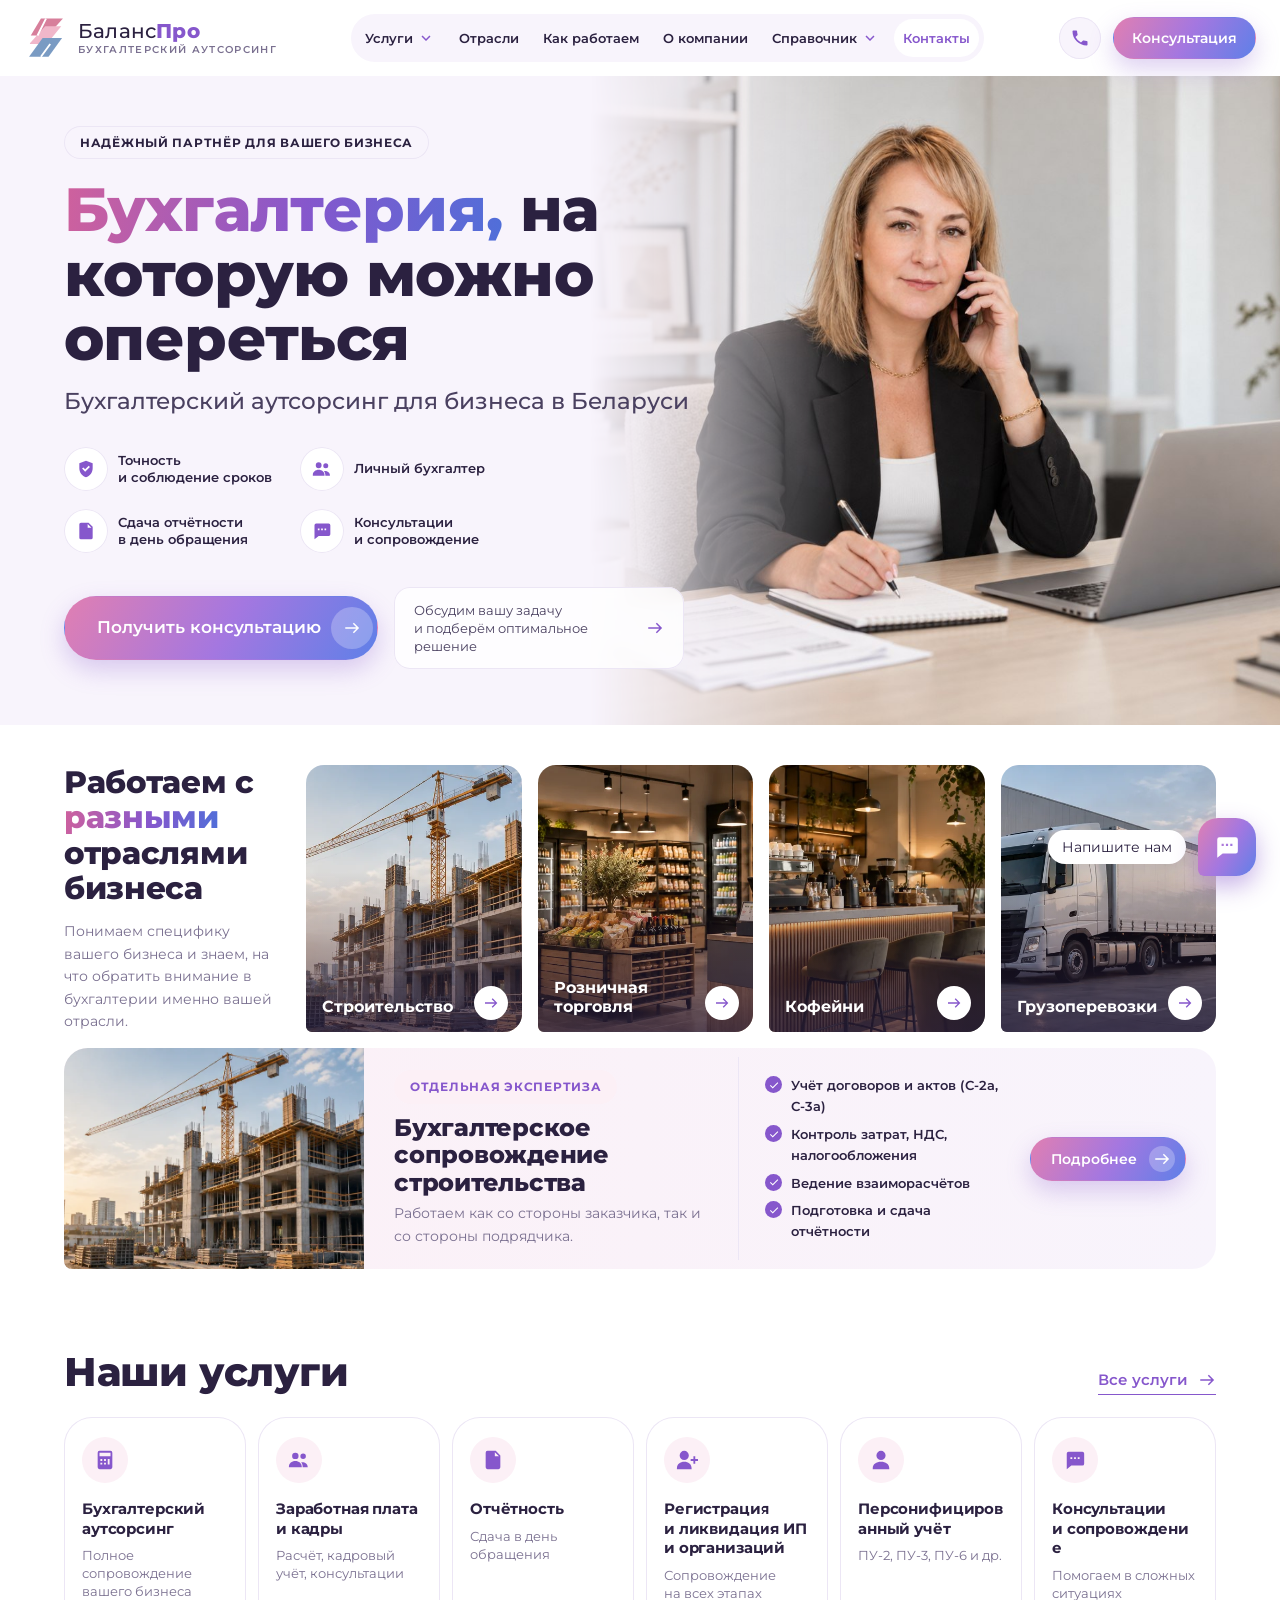
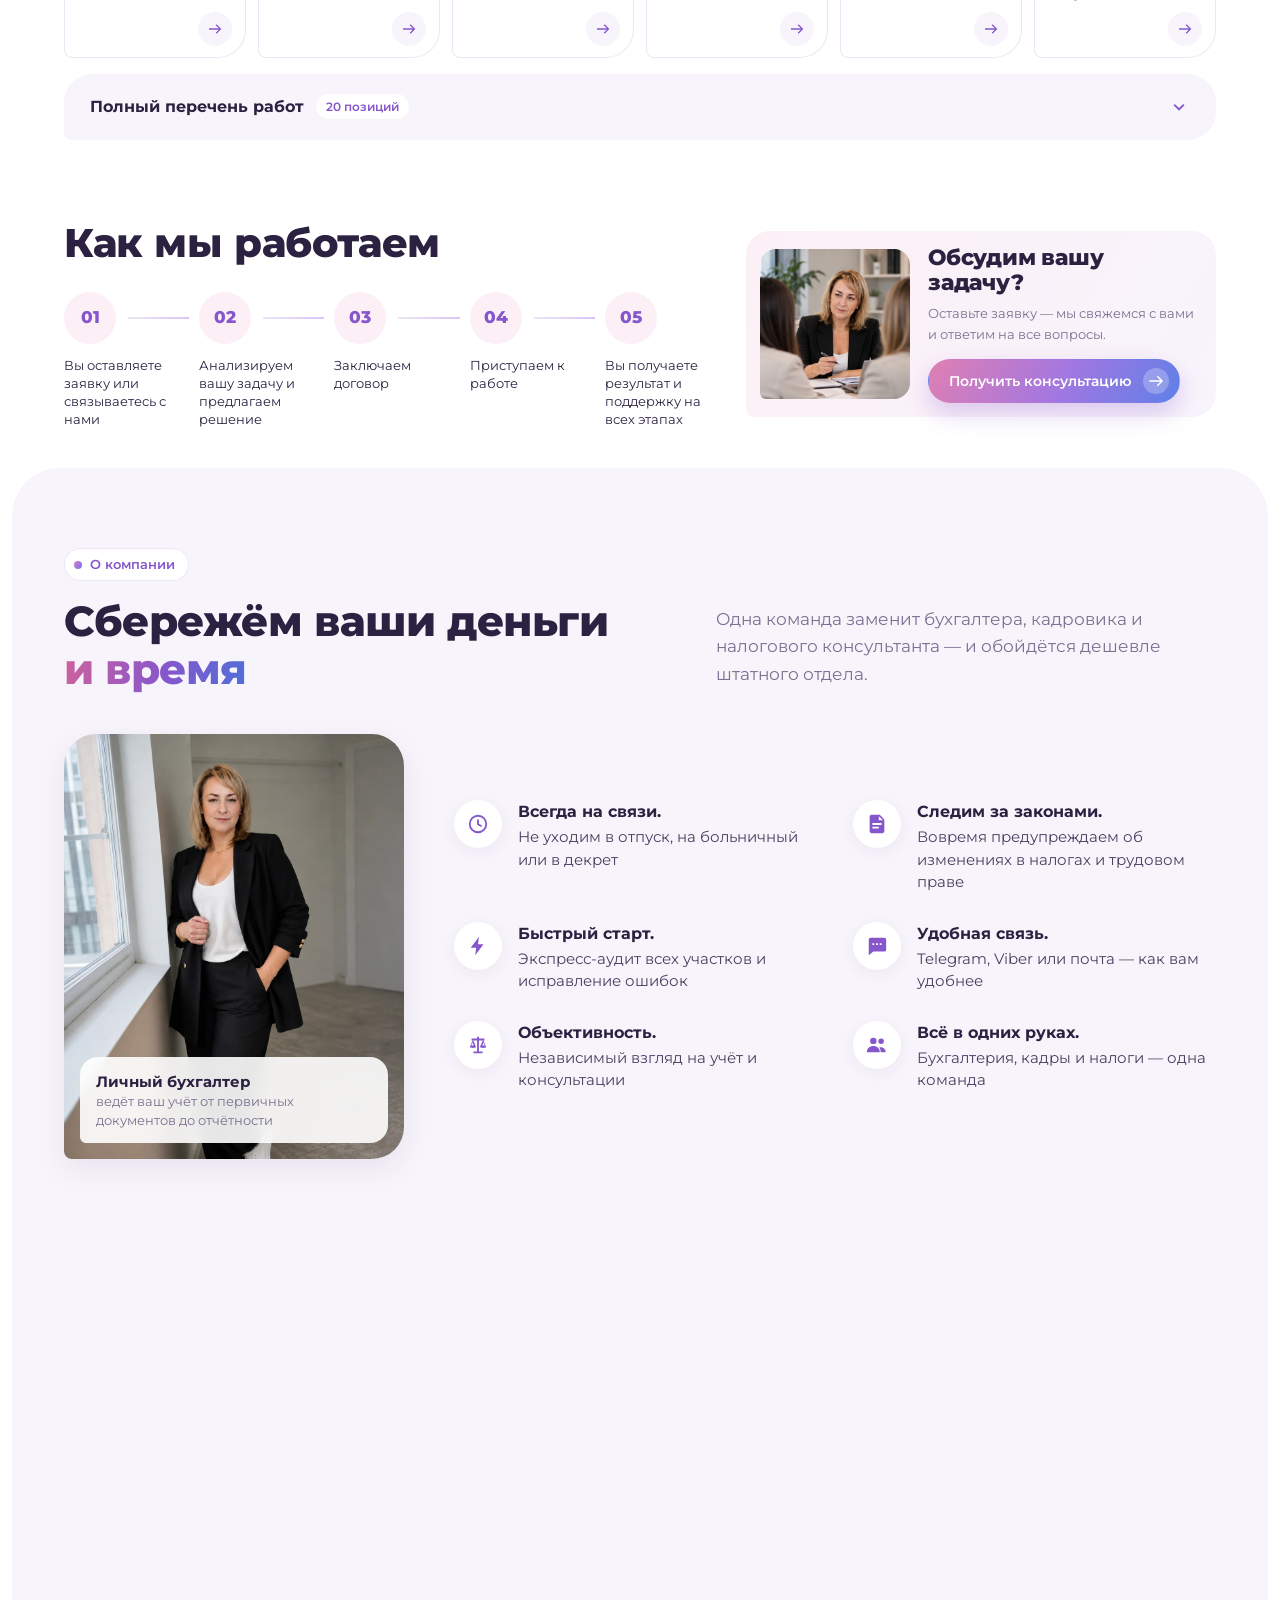
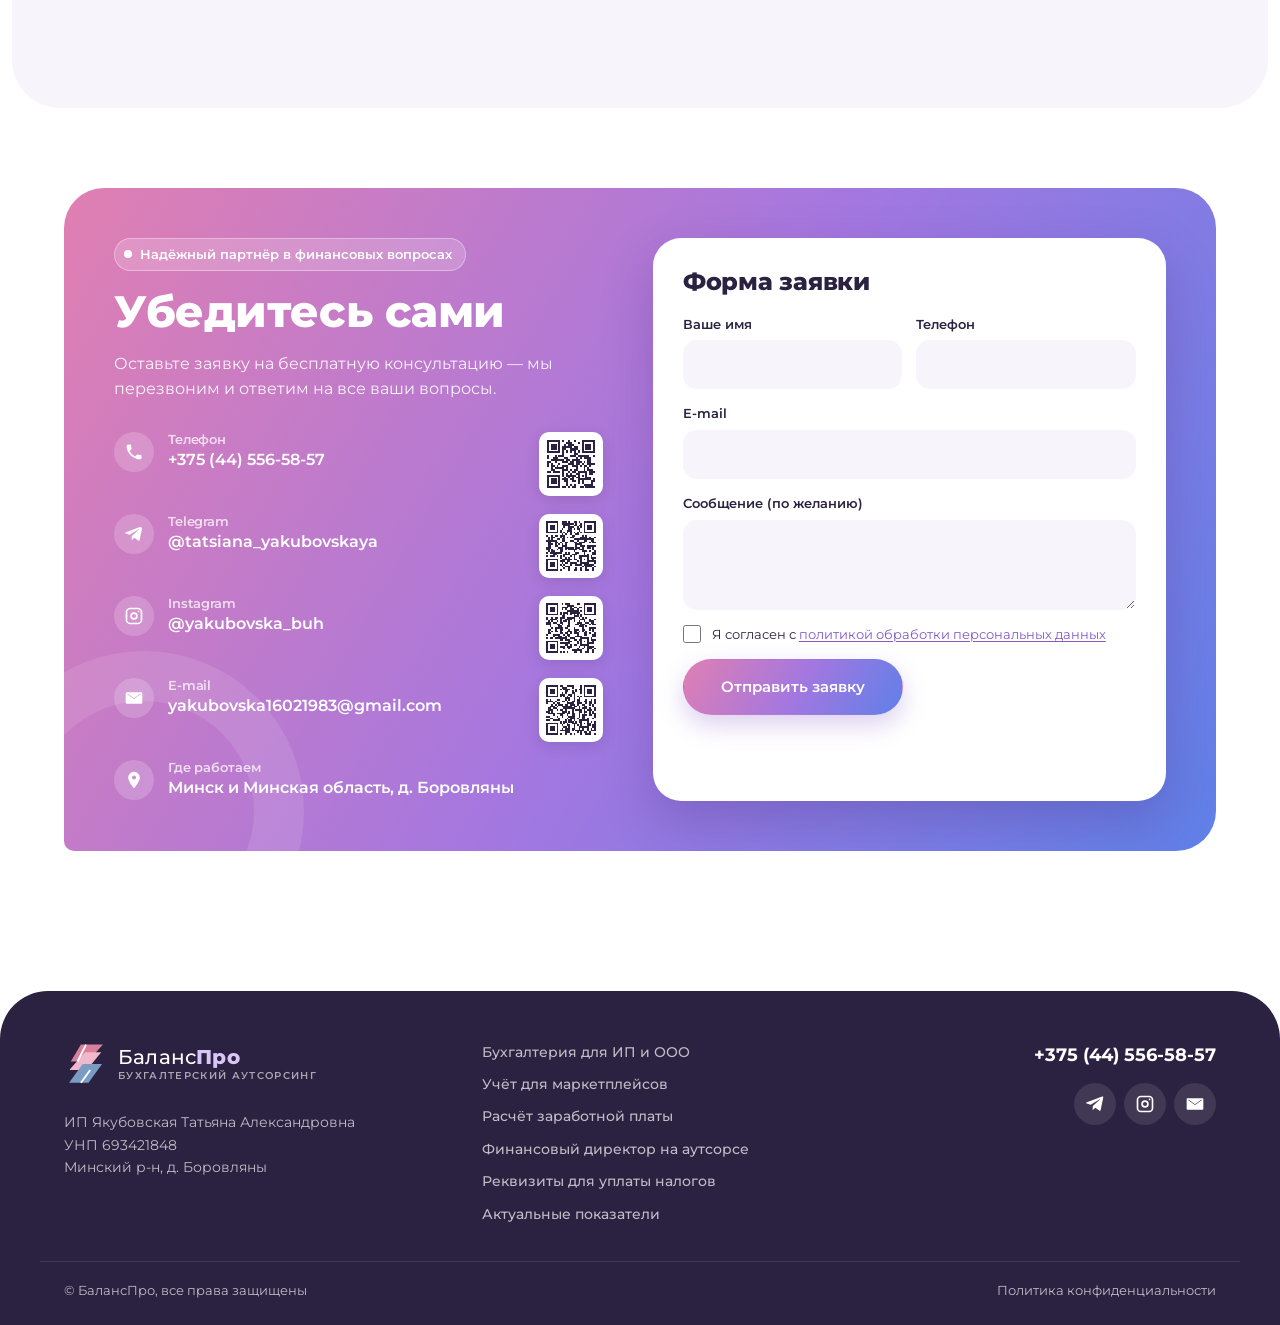
==== index.html @ ea69acfd "Add QR codes next to each contact Phone, Telegram, Instagram and e-mail each get a QR code generated" ====
<!doctype html>
<html lang="ru">
<head>
  <meta charset="utf-8">
  <meta name="viewport" content="width=device-width, initial-scale=1">
  <title>Бухгалтерские услуги в Минске — аутсорсинг для ООО и ИП | БалансПро</title>
  <meta name="description" content="Бухгалтерские услуги в Минске: ведение учёта ООО и ИП, бухгалтерия для маркетплейсов, расчёт зарплаты и налоговая отчётность. Бесплатная консультация.">
  <link rel="canonical" href="https://jmsbrn.github.io/balans-pro/">
  <meta name="robots" content="index, follow, max-image-preview:large">
  <meta name="theme-color" content="#8657cc">

  <meta property="og:type" content="website">
  <meta property="og:locale" content="ru_RU">
  <meta property="og:site_name" content="БалансПро">
  <meta property="og:title" content="Бухгалтерские услуги в Минске — аутсорсинг для ООО и ИП | БалансПро">
  <meta property="og:description" content="Бухгалтерские услуги в Минске: ведение учёта ООО и ИП, бухгалтерия для маркетплейсов, расчёт зарплаты и налоговая отчётность. Бесплатная консультация.">
  <meta property="og:url" content="https://jmsbrn.github.io/balans-pro/">
  <meta property="og:image" content="https://jmsbrn.github.io/balans-pro/assets/og-image.jpg?v=2">
  <meta property="og:image:width" content="1200">
  <meta property="og:image:height" content="630">
  <meta property="og:image:alt" content="БалансПро — бухгалтерские услуги в Минске">
  <meta name="twitter:card" content="summary_large_image">

  <link rel="icon" href="assets/favicon.svg?v=3" type="image/svg+xml">
  <link rel="icon" href="assets/favicon-32.png?v=3" sizes="32x32" type="image/png">
  <link rel="apple-touch-icon" href="assets/apple-touch-icon.png?v=3">

  <link rel="preconnect" href="https://fonts.googleapis.com">
  <link rel="preconnect" href="https://fonts.gstatic.com" crossorigin>
  <link href="https://fonts.googleapis.com/css2?family=Montserrat:wght@400;500;600;700;800&display=swap" rel="stylesheet">
  <link rel="stylesheet" href="styles.css?v=22">

  <script type="application/ld+json">
  {
    "@context": "https://schema.org",
    "@graph": [
      {
        "@type": "AccountingService",
        "@id": "https://jmsbrn.github.io/balans-pro/#company",
        "name": "БалансПро",
        "url": "https://jmsbrn.github.io/balans-pro/",
        "logo": "https://jmsbrn.github.io/balans-pro/assets/apple-touch-icon.png",
        "image": "https://jmsbrn.github.io/balans-pro/assets/og-image.jpg?v=2",
        "description": "Бухгалтерский аутсорсинг в Минске для ООО и ИП: ведение бухгалтерского и налогового учёта, расчёт зарплаты, отчётность, финансовый директор на аутсорсе.",
        "legalName": "ИП Якубовская Татьяна Александровна",
        "taxID": "693421848",
        "telephone": "+375445565857",
        "email": "yakubovska16021983@gmail.com",
        "address": { "@type": "PostalAddress", "addressLocality": "д. Боровляны", "addressRegion": "Минская область", "addressCountry": "BY" },
        "sameAs": ["https://t.me/tatsiana_yakubovskaya", "https://www.instagram.com/yakubovska_buh"],
        "areaServed": [{ "@type": "City", "name": "Минск" }, { "@type": "AdministrativeArea", "name": "Минская область" }],
        "knowsLanguage": "ru",
        "hasOfferCatalog": {
          "@type": "OfferCatalog",
          "name": "Бухгалтерские услуги",
          "itemListElement": [
            { "@type": "Offer", "itemOffered": { "@type": "Service", "name": "Бухгалтерский и налоговый учёт организации" } },
            { "@type": "Offer", "itemOffered": { "@type": "Service", "name": "Бухгалтерия для ИП" } },
            { "@type": "Offer", "itemOffered": { "@type": "Service", "name": "Бухгалтерский учёт для продавцов на маркетплейсах" } },
            { "@type": "Offer", "itemOffered": { "@type": "Service", "name": "Расчёт заработной платы" } },
            { "@type": "Offer", "itemOffered": { "@type": "Service", "name": "Ведение отдельных участков учёта" } },
            { "@type": "Offer", "itemOffered": { "@type": "Service", "name": "Консультации бухгалтера" } },
            { "@type": "Offer", "itemOffered": { "@type": "Service", "name": "Восстановление бухгалтерского учёта" } },
            { "@type": "Offer", "itemOffered": { "@type": "Service", "name": "Финансовый директор на аутсорсе", "url": "https://jmsbrn.github.io/balans-pro/findir/" } }
          ]
        }
      },
      {
        "@type": "WebSite",
        "@id": "https://jmsbrn.github.io/balans-pro/#website",
        "url": "https://jmsbrn.github.io/balans-pro/",
        "name": "БалансПро",
        "inLanguage": "ru",
        "publisher": { "@id": "https://jmsbrn.github.io/balans-pro/#company" }
      }
    ]
  }
  </script>
</head>
<body>

<!-- Набор иконок -->
<svg width="0" height="0" style="position:absolute" aria-hidden="true">
  <symbol id="i-gears" viewBox="0 0 24 24"><path fill="currentColor" d="M9.5 2l.5 2.1c.6.2 1.1.5 1.6.9l2-.7 1.5 2.6-1.6 1.4c.1.6.1 1.2 0 1.8l1.6 1.4-1.5 2.6-2-.7c-.5.4-1 .7-1.6.9L9.5 16h-3L6 13.9c-.6-.2-1.1-.5-1.6-.9l-2 .7L.9 11.1l1.6-1.4c-.1-.6-.1-1.2 0-1.8L.9 6.5l1.5-2.6 2 .7c.5-.4 1-.7 1.6-.9L6.5 2h3zM8 6.5a2.5 2.5 0 100 5 2.5 2.5 0 000-5zM18 12l.4 1.4c.4.1.7.3 1 .6l1.4-.4.9 1.6-1 1c.1.4.1.8 0 1.2l1 1-.9 1.6-1.4-.4c-.3.3-.6.5-1 .6L18 22h-1.8l-.4-1.4c-.4-.1-.7-.3-1-.6l-1.4.4-.9-1.6 1-1a3 3 0 010-1.2l-1-1 .9-1.6 1.4.4c.3-.3.6-.5 1-.6l.4-1.4H18zm-.9 3.6a1.4 1.4 0 100 2.8 1.4 1.4 0 000-2.8z"/></symbol>
  <symbol id="i-chart" viewBox="0 0 24 24"><path fill="currentColor" d="M3 3h2v16h16v2H3V3zm16.3 3.3l1.4 1.4-6.2 6.2-3-3-3.8 3.8-1.4-1.4 5.2-5.2 3 3 4.8-4.8z"/></symbol>
  <symbol id="i-shield" viewBox="0 0 24 24"><path fill="currentColor" d="M12 2l8 3v6c0 5-3.4 9.4-8 11-4.6-1.6-8-6-8-11V5l8-3zm-1 13.2l5.7-5.7-1.4-1.4L11 12.4 8.7 10.1l-1.4 1.4 3.7 3.7z"/></symbol>
  <symbol id="i-team" viewBox="0 0 24 24"><path fill="currentColor" d="M8 11a3.5 3.5 0 110-7 3.5 3.5 0 010 7zm8.5 0a3 3 0 110-6 3 3 0 010 6zM1 19c0-3.3 3.1-6 7-6s7 2.7 7 6v1H1v-1zm15 1v-1c0-1.7-.6-3.2-1.6-4.4.4-.1.7-.1 1.1-.1 3.3 0 6 2.2 6 5v.5h-5.5z"/></symbol>
  <symbol id="i-clock" viewBox="0 0 24 24"><path fill="currentColor" d="M12 2a10 10 0 110 20 10 10 0 010-20zm0 2a8 8 0 100 16 8 8 0 000-16zm1 3v4.6l3.4 2-1 1.7L11 12.7V7h2z"/></symbol>
  <symbol id="i-law" viewBox="0 0 24 24"><path fill="currentColor" d="M6 2h9l5 5v13a2 2 0 01-2 2H6a2 2 0 01-2-2V4a2 2 0 012-2zm8 1.5V8h4.5L14 3.5zM7 11v2h10v-2H7zm0 4v2h7v-2H7z"/></symbol>
  <symbol id="i-bolt" viewBox="0 0 24 24"><path fill="currentColor" d="M13 2L4 14h6l-1 8 9-12h-6l1-8z"/></symbol>
  <symbol id="i-chat" viewBox="0 0 24 24"><path fill="currentColor" d="M4 3h16a2 2 0 012 2v11a2 2 0 01-2 2H8l-5 4V5a2 2 0 012-2zm3 6v2h2V9H7zm4 0v2h2V9h-2zm4 0v2h2V9h-2z"/></symbol>
  <symbol id="i-scale" viewBox="0 0 24 24"><path fill="currentColor" d="M11 3h2v2h6v2h-1.2l2.9 6.5c.2.5-.1 1-.5 1.2-.9.4-1.7.5-2.7.5s-1.8-.1-2.7-.5c-.4-.2-.7-.7-.5-1.2L17.2 7H13v12h4v2H7v-2h4V7H6.8l2.9 6.5c.2.5-.1 1-.5 1.2-.9.4-1.7.5-2.7.5s-1.8-.1-2.7-.5c-.4-.2-.7-.7-.5-1.2L6.2 7H5V5h6V3zM6 9.2L4.6 12.6h2.8L6 9.2zm12 0l-1.4 3.4h2.8L18 9.2z"/></symbol>
  <symbol id="i-doc" viewBox="0 0 24 24"><path fill="currentColor" d="M6 2h9l5 5v13a2 2 0 01-2 2H6a2 2 0 01-2-2V4a2 2 0 012-2zm8 1.5V8h4.5L14 3.5zM8 12h8v2H8v-2zm0 4h8v2H8v-2z"/></symbol>
  <symbol id="i-user" viewBox="0 0 24 24"><path fill="currentColor" d="M12 12a5 5 0 110-10 5 5 0 010 10zm-9 9c0-4.4 4-7 9-7s9 2.6 9 7v1H3v-1z"/></symbol>
  <symbol id="i-cart" viewBox="0 0 24 24"><path fill="currentColor" d="M2 3h3l2.6 11.2c.1.5.5.8 1 .8h9.7c.5 0 .9-.3 1-.8L21 7H6.4L6 5H2V3zm7 16a2 2 0 110 4 2 2 0 010-4zm8 0a2 2 0 110 4 2 2 0 010-4z"/></symbol>
  <symbol id="i-wallet" viewBox="0 0 24 24"><path fill="currentColor" d="M4 5h14v2H5v10h15v-3h-5a2 2 0 01-2-2v-1a2 2 0 012-2h7v8a2 2 0 01-2 2H5a2 2 0 01-2-2V7a2 2 0 011-2zm11 6v1h1v-1h-1z"/></symbol>
  <symbol id="i-layers" viewBox="0 0 24 24"><path fill="currentColor" d="M12 2l10 5-10 5L2 7l10-5zm-7.8 8.4L12 14.3l7.8-3.9L22 11.5l-10 5-10-5 2.2-1.1zm0 4.5L12 18.8l7.8-3.9 2.2 1.1-10 5-10-5 2.2-1.1z"/></symbol>
  <symbol id="i-receipt" viewBox="0 0 24 24"><path fill="currentColor" d="M5 2h14v20l-3-2-2 2-2-2-2 2-2-2-3 2V2zm3 5v2h8V7H8zm0 4v2h8v-2H8zm0 4v2h5v-2H8z"/></symbol>
  <symbol id="i-plus" viewBox="0 0 24 24"><path fill="currentColor" d="M11 4h2v7h7v2h-7v7h-2v-7H4v-2h7V4z"/></symbol>
  <symbol id="i-send" viewBox="0 0 24 24"><path fill="currentColor" d="M2 21l21-9L2 3v7l15 2-15 2v7z"/></symbol>
  <symbol id="i-mail" viewBox="0 0 24 24"><path fill="currentColor" d="M3 5h18a1 1 0 011 1v12a1 1 0 01-1 1H3a1 1 0 01-1-1V6a1 1 0 011-1zm9 7.2L4.5 7H4v.6l8 5.6 8-5.6V7h-.5L12 12.2z"/></symbol>
  <symbol id="i-phone" viewBox="0 0 24 24"><path fill="currentColor" d="M6.6 10.8a15.1 15.1 0 006.6 6.6l2.2-2.2c.3-.3.7-.4 1-.2 1.1.4 2.3.6 3.6.6.6 0 1 .4 1 1V20c0 .6-.4 1-1 1A17 17 0 013 4c0-.6.4-1 1-1h3.5c.6 0 1 .4 1 1 0 1.3.2 2.5.6 3.6.1.3 0 .7-.2 1l-2.3 2.2z"/></symbol>
  <symbol id="i-pin" viewBox="0 0 24 24"><path fill="currentColor" d="M12 2a7 7 0 017 7c0 5.2-7 13-7 13S5 14.2 5 9a7 7 0 017-7zm0 4.5a2.5 2.5 0 100 5 2.5 2.5 0 000-5z"/></symbol>
  <symbol id="i-tg" viewBox="0 0 24 24"><path fill="currentColor" d="M21.9 4.3l-3.1 14.8c-.2 1-.8 1.3-1.7.8l-4.7-3.5-2.3 2.2c-.3.3-.5.5-1 .5l.3-4.8 8.8-7.9c.4-.3-.1-.5-.6-.2L6.8 13l-4.7-1.5c-1-.3-1-1 .2-1.5l18.3-7c.9-.3 1.6.2 1.3 1.3z"/></symbol>
  <symbol id="i-ig" viewBox="0 0 24 24"><path fill="currentColor" d="M7 2h10a5 5 0 015 5v10a5 5 0 01-5 5H7a5 5 0 01-5-5V7a5 5 0 015-5zm0 2a3 3 0 00-3 3v10a3 3 0 003 3h10a3 3 0 003-3V7a3 3 0 00-3-3H7zm5 3.5a4.5 4.5 0 110 9 4.5 4.5 0 010-9zm0 2a2.5 2.5 0 100 5 2.5 2.5 0 000-5zm5.5-4a1 1 0 110 2 1 1 0 010-2z"/></symbol>
  <symbol id="i-viber" viewBox="0 0 24 24"><path fill="currentColor" d="M12 2c5.5 0 9 2.7 9 8.5S17.5 19 12 19c-.8 0-1.6-.1-2.3-.2L6 21.5V18c-2-1.4-3-4-3-7.5C3 4.7 6.5 2 12 2zm-2.6 4.6c-.3 0-.7.1-1 .5-.4.4-.9 1.2-.6 2.3.6 2.1 2.4 4.4 4.8 5.6 1.2.6 2 .4 2.5 0 .4-.4.5-.8.4-1.1l-1.6-1c-.3-.2-.6-.1-.8.1l-.5.6c-.9-.3-2.1-1.5-2.4-2.4l.6-.5c.2-.2.3-.5.1-.8l-1-1.6c-.1-.2-.3-.3-.5-.3z"/></symbol>
  <symbol id="i-close" viewBox="0 0 24 24"><path fill="currentColor" d="M6.4 5L12 10.6 17.6 5 19 6.4 13.4 12l5.6 5.6-1.4 1.4-5.6-5.6L6.4 19 5 17.6 10.6 12 5 6.4 6.4 5z"/></symbol>
  <symbol id="i-chevron" viewBox="0 0 24 24"><path fill="currentColor" d="M7.4 8.6L12 13.2l4.6-4.6L18 10l-6 6-6-6 1.4-1.4z"/></symbol>
  <symbol id="i-calc" viewBox="0 0 24 24"><path fill="currentColor" d="M6 2h12a2 2 0 012 2v16a2 2 0 01-2 2H6a2 2 0 01-2-2V4a2 2 0 012-2zm0 2v4h12V4H6zm1 7v2h2v-2H7zm4 0v2h2v-2h-2zm4 0v6h2v-6h-2zm-8 4v2h2v-2H7zm4 0v2h2v-2h-2z"/></symbol>
  <symbol id="i-user-plus" viewBox="0 0 24 24"><path fill="currentColor" d="M9 12a5 5 0 110-10 5 5 0 010 10zm-8 9c0-4.4 3.6-7 8-7s8 2.6 8 7v1H1v-1zm18-13h2v3h3v2h-3v3h-2v-3h-3v-2h3V8z"/></symbol>
  <symbol id="i-arrow" viewBox="0 0 24 24"><path fill="currentColor" d="M14.5 5l7 7-7 7-1.4-1.4 4.6-4.6H3v-2h14.7l-4.6-4.6L14.5 5z"/></symbol>
</svg>

<header class="site-header">
  <div class="container header-inner">
    <a class="logo" href="#top" aria-label="БалансПро — на главную">
      <svg class="logo-icon" viewBox="0 0 52 55" fill="none" aria-hidden="true"><path d="M20 4 46 4 28 24H8L20 4Z" fill="#d77f9b"/><path d="m7 33 18-20h19L27 34H7Z" fill="#f1b7ca"/><path d="m6 49 16-22h23L29 49H6Z" fill="#7a9bc3"/><path d="M26 4 16 24m15 10-11 15" stroke="white" stroke-width="2.2"/></svg>
      <span class="logo-words"><span class="logo-text">Баланс<b>Про</b></span><small>Бухгалтерский аутсорсинг</small></span>
    </a>

    <button class="nav-toggle" aria-expanded="false" aria-controls="nav" aria-label="Меню">
      <span></span><span></span><span></span>
    </button>

    <nav id="nav" class="nav">
      <div class="nav-item has-sub">
        <button class="nav-sub-toggle" type="button" aria-expanded="false">Услуги<svg><use href="#i-chevron"/></svg></button>
        <ul class="sub-menu">
          <li><a href="#services">Бухгалтерский аутсорсинг</a></li>
          <li><a href="#services">Заработная плата и кадры</a></li>
          <li><a href="#services">Отчётность</a></li>
          <li><a href="#services">Регистрация и ликвидация ИП и организаций</a></li>
          <li><a href="#services">Персонифицированный учёт</a></li>
          <li><a href="#services">Консультации и сопровождение</a></li>
          <li><a href="findir/">Финансовый директор на аутсорсе</a></li>
        </ul>
      </div>
      <a href="#industries">Отрасли</a>
      <a href="#how">Как работаем</a>
      <a href="#about">О компании</a>
      <div class="nav-item has-sub">
        <button class="nav-sub-toggle" type="button" aria-expanded="false">Справочник<svg><use href="#i-chevron"/></svg></button>
        <ul class="sub-menu">
          <li><a href="rekvizity/">Реквизиты платежей</a></li>
          <li><a href="pokazateli/">Актуальная информация</a></li>
        </ul>
      </div>
      <a href="#contacts">Контакты</a>
    </nav>

    <div class="header-actions">
      <a class="header-tel" href="tel:+375445565857" aria-label="Позвонить: +375 (44) 556-58-57" title="Позвонить: +375 (44) 556-58-57"><svg><use href="#i-phone"/></svg></a>
      <button class="btn btn--primary btn--sm" data-modal-open>Консультация</button>
    </div>
  </div>
</header>

<main id="top">

  <!-- Первый экран -->
  <section class="hero2">
    <div class="hero2-photo" aria-hidden="true"><img src="assets/photos/hero-accountant.jpg" alt="" width="1280" height="960" fetchpriority="high"></div>
    <div class="container hero2-inner">
      <span class="chip reveal">Надёжный партнёр для вашего бизнеса</span>
      <h1 class="reveal"><span class="accent">Бухгалтерия,</span> на которую можно опереться <span class="h1-sub">Бухгалтерский аутсорсинг для бизнеса в Беларуси</span></h1>
      <ul class="hero2-feats reveal">
        <li><span><svg><use href="#i-shield"/></svg></span>Точность и&nbsp;соблюдение сроков</li>
        <li><span><svg><use href="#i-team"/></svg></span>Личный бухгалтер</li>
        <li><span><svg><use href="#i-doc"/></svg></span>Сдача отчётности в&nbsp;день обращения</li>
        <li><span><svg><use href="#i-chat"/></svg></span>Консультации и&nbsp;сопровождение</li>
      </ul>
      <div class="hero2-actions reveal">
        <button class="btn btn--primary btn--lg" data-modal-open>Получить консультацию <span class="btn-dot"><svg><use href="#i-arrow"/></svg></span></button>
        <a class="hero2-note" href="#contacts">Обсудим вашу задачу и&nbsp;подберём оптимальное решение <svg><use href="#i-arrow"/></svg></a>
      </div>
    </div>
  </section>

  <!-- Отрасли -->
  <section class="section section--tight" id="industries">
    <div class="container industries">
      <div class="industries-head reveal">
        <h2>Работаем с <em>разными</em> отраслями бизнеса</h2>
        <p>Понимаем специфику вашего бизнеса и знаем, на что обратить внимание в бухгалтерии именно вашей отрасли.</p>
      </div>
      <a class="ind-card reveal" href="#construction"><img src="assets/photos/construction.webp" alt="Строительная площадка с краном" width="768" height="512" loading="lazy"><span>Строительство</span><i><svg><use href="#i-arrow"/></svg></i></a>
      <a class="ind-card reveal" href="#contacts"><img src="assets/photos/retail.webp" alt="Магазин с полками товаров" width="768" height="512" loading="lazy"><span>Розничная торговля</span><i><svg><use href="#i-arrow"/></svg></i></a>
      <a class="ind-card reveal" href="#contacts"><img src="assets/photos/cafe.webp" alt="Интерьер кофейни" width="768" height="512" loading="lazy"><span>Кофейни</span><i><svg><use href="#i-arrow"/></svg></i></a>
      <a class="ind-card reveal" href="#contacts"><img src="assets/photos/transport.webp" alt="Грузовик у логистического склада" width="768" height="512" loading="lazy"><span>Грузоперевозки</span><i><svg><use href="#i-arrow"/></svg></i></a>
    </div>

    <div class="container">
      <div class="expertise reveal" id="construction">
        <div class="expertise-photo"><img src="assets/photos/construction.webp" alt="Строящийся жилой дом" width="768" height="512" loading="lazy"></div>
        <div class="expertise-text">
          <span class="chip chip--accent">Отдельная экспертиза</span>
          <h3>Бухгалтерское сопровождение строительства</h3>
          <p>Работаем как со стороны заказчика, так и со стороны подрядчика.</p>
        </div>
        <ul class="expertise-list">
          <li>Учёт договоров и актов (С-2а, С-3а)</li>
          <li>Контроль затрат, НДС, налогообложения</li>
          <li>Ведение взаиморасчётов</li>
          <li>Подготовка и сдача отчётности</li>
        </ul>
        <button class="btn btn--primary btn--sm" data-modal-open>Подробнее <span class="btn-dot"><svg><use href="#i-arrow"/></svg></span></button>
      </div>
    </div>
  </section>

  <!-- Услуги -->
  <section class="section section--tight" id="services">
    <div class="container">
      <div class="row-head reveal">
        <h2>Наши услуги</h2>
        <a class="link-more" href="#price-list">Все услуги <svg><use href="#i-arrow"/></svg></a>
      </div>
      <div class="svc6">
        <a class="svc-card reveal" href="#price-list"><span class="svc-ico"><svg><use href="#i-calc"/></svg></span><h3>Бухгалтерский аутсорсинг</h3><p>Полное сопровождение вашего бизнеса</p><i><svg><use href="#i-arrow"/></svg></i></a>
        <a class="svc-card reveal" href="#price-list"><span class="svc-ico"><svg><use href="#i-team"/></svg></span><h3>Заработная плата и&nbsp;кадры</h3><p>Расчёт, кадровый учёт, консультации</p><i><svg><use href="#i-arrow"/></svg></i></a>
        <a class="svc-card reveal" href="#price-list"><span class="svc-ico"><svg><use href="#i-doc"/></svg></span><h3>Отчётность</h3><p>Сдача в&nbsp;день обращения</p><i><svg><use href="#i-arrow"/></svg></i></a>
        <a class="svc-card reveal" href="#price-list"><span class="svc-ico"><svg><use href="#i-user-plus"/></svg></span><h3>Регистрация и&nbsp;ликвидация ИП и&nbsp;организаций</h3><p>Сопровождение на&nbsp;всех этапах</p><i><svg><use href="#i-arrow"/></svg></i></a>
        <a class="svc-card reveal" href="#price-list"><span class="svc-ico"><svg><use href="#i-user"/></svg></span><h3>Персонифицированный учёт</h3><p>ПУ-2, ПУ-3, ПУ-6 и&nbsp;др.</p><i><svg><use href="#i-arrow"/></svg></i></a>
        <a class="svc-card reveal" href="#price-list"><span class="svc-ico"><svg><use href="#i-chat"/></svg></span><h3>Консультации и&nbsp;сопровождение</h3><p>Помогаем в&nbsp;сложных ситуациях</p><i><svg><use href="#i-arrow"/></svg></i></a>
      </div>

      <details class="worklist reveal" id="price-list">
        <summary><span>Полный перечень работ</span><small>20 позиций</small><svg><use href="#i-chevron"/></svg></summary>
        <ul>
          <li>Бухгалтерский учёт по Национальным стандартам (НСБУ)</li>
          <li>Составление и сдача бухгалтерской отчётности в налоговую</li>
          <li>Учётная политика для бухгалтерского и налогового учёта</li>
          <li>Налоговый учёт и налоговые регистры</li>
          <li>Расчёт заработной платы и кадровый учёт</li>
          <li>Персонифицированный учёт и отчёты в ФСЗН</li>
          <li>Регистрация и ликвидация ИП и организаций</li>
          <li>Бухгалтерия для продавцов на маркетплейсах</li>
          <li>Банк и касса: платёжные поручения, графики платежей</li>
          <li>Учёт основных средств, дебиторской задолженности и других участков</li>
          <li>Оформление авансовых отчётов</li>
          <li>Статистическая отчётность</li>
          <li>Восстановление бухгалтерского и налогового учёта</li>
          <li>Объединение методик учёта после реорганизации</li>
          <li>Декларации по НДС, налогу на прибыль, на недвижимость и другим налогам</li>
          <li>Годовая отчётность с пояснениями</li>
          <li>Сопровождение в налоговой и других госорганах</li>
          <li>Ответы на запросы налоговой, камеральные и выездные проверки</li>
          <li>Управленческая отчётность</li>
          <li><a href="findir/">Финансовый директор на аутсорсе</a></li>
        </ul>
      </details>
    </div>
  </section>

  <!-- Как мы работаем -->
  <section class="section section--tight" id="how">
    <div class="container how">
      <div class="how-steps reveal">
        <h2>Как мы работаем</h2>
        <ol>
          <li><b>01</b><span>Вы оставляете заявку или связываетесь с нами</span></li>
          <li><b>02</b><span>Анализируем вашу задачу и предлагаем решение</span></li>
          <li><b>03</b><span>Заключаем договор</span></li>
          <li><b>04</b><span>Приступаем к работе</span></li>
          <li><b>05</b><span>Вы получаете результат и поддержку на всех этапах</span></li>
        </ol>
      </div>
      <div class="how-cta reveal">
        <img src="assets/photos/team.webp" alt="Бухгалтер консультирует клиентов" width="960" height="960" loading="lazy">
        <div>
          <h3>Обсудим вашу задачу?</h3>
          <p>Оставьте заявку — мы свяжемся с вами и ответим на все вопросы.</p>
          <button class="btn btn--primary btn--sm" data-modal-open>Получить консультацию <span class="btn-dot"><svg><use href="#i-arrow"/></svg></span></button>
        </div>
      </div>
    </div>
  </section>

  <!-- Почему мы: преимущества и экономия -->
  <section class="section section--soft" id="about">
    <div class="container">
      <div class="sec-head">
        <div class="reveal">
          <span class="tag">О компании</span>
          <h2>Сбережём ваши деньги <em>и&nbsp;время</em></h2>
        </div>
        <p class="reveal">Одна команда заменит бухгалтера, кадровика и налогового консультанта — и обойдётся дешевле штатного отдела.</p>
      </div>

      <div class="about-grid">
        <figure class="about-photo reveal">
          <img src="assets/photos/about.webp" alt="Главный бухгалтер БалансПро" width="1000" height="1250" loading="lazy">
          <figcaption><b>Личный бухгалтер</b><span>ведёт ваш учёт от первичных документов до отчётности</span></figcaption>
        </figure>
        <ul class="perks perks--two">
          <li class="reveal"><span><svg><use href="#i-clock"/></svg></span><p><b>Всегда на связи.</b> Не уходим в отпуск, на больничный или в декрет</p></li>
          <li class="reveal"><span><svg><use href="#i-law"/></svg></span><p><b>Следим за законами.</b> Вовремя предупреждаем об изменениях в налогах и трудовом праве</p></li>
          <li class="reveal"><span><svg><use href="#i-bolt"/></svg></span><p><b>Быстрый старт.</b> Экспресс-аудит всех участков и исправление ошибок</p></li>
          <li class="reveal"><span><svg><use href="#i-chat"/></svg></span><p><b>Удобная связь.</b> Telegram, Viber или почта — как вам удобнее</p></li>
          <li class="reveal"><span><svg><use href="#i-scale"/></svg></span><p><b>Объективность.</b> Независимый взгляд на учёт и консультации</p></li>
          <li class="reveal"><span><svg><use href="#i-team"/></svg></span><p><b>Всё в одних руках.</b> Бухгалтерия, кадры и налоги — одна команда</p></li>
        </ul>
      </div>

      <div class="compare reveal">
        <div class="compare-stat">
          <strong>до 40%</strong>
          <span>экономии на бухгалтерии по сравнению со штатным отделом</span>
          <button class="btn btn--white" data-modal-open>Рассчитать стоимость</button>
        </div>
        <div class="compare-table" role="table" aria-label="Штатный бухгалтер и БалансПро">
          <div class="compare-row compare-row--head" role="row">
            <span role="columnheader"></span><span role="columnheader">Штатный бухгалтер</span><span role="columnheader">БалансПро</span>
          </div>
          <div class="compare-row" role="row"><span role="rowheader">Отпуска и больничные</span><span role="cell">учёт останавливается</span><span role="cell">работаем без перерывов</span></div>
          <div class="compare-row" role="row"><span role="rowheader">Поиск и обучение</span><span role="cell">ищете, обучаете, удерживаете</span><span role="cell">не нужно</span></div>
          <div class="compare-row" role="row"><span role="rowheader">Рабочее место, 1С, правовые базы</span><span role="cell">за ваш счёт</span><span role="cell">на нашей стороне</span></div>
          <div class="compare-row" role="row"><span role="rowheader">Курсы и справочные системы</span><span role="cell">оплачиваете отдельно</span><span role="cell">входит в услугу</span></div>
          <div class="compare-row" role="row"><span role="rowheader">Изменения в законодательстве</span><span role="cell">нужно следить самим</span><span role="cell">отслеживаем и предупреждаем</span></div>
          <div class="compare-row" role="row"><span role="rowheader">Контроль качества</span><span role="cell">на руководителе</span><span role="cell">на нашей стороне</span></div>
          <div class="compare-row" role="row"><span role="rowheader">Ошибки и штрафы</span><span role="cell">риск переплат выше</span><span role="cell">снижаем риски</span></div>
        </div>
      </div>
    </div>
  </section>

  <!-- Контакты -->
  <section class="section" id="contacts">
    <div class="container">
      <div class="contact-box reveal">
        <div class="contact-info">
          <span class="tag tag--light">Надёжный партнёр в финансовых вопросах</span>
          <h2>Убедитесь сами</h2>
          <p>Оставьте заявку на бесплатную консультацию — мы перезвоним и ответим на все ваши вопросы.</p>
          <ul class="contact-list">
            <li><svg><use href="#i-phone"/></svg><div><h3>Телефон</h3><a href="tel:+375445565857">+375 (44) 556-58-57</a></div><a class="contact-qr" href="tel:+375445565857" title="Наведите камеру телефона"><img src="assets/qr/phone.svg" width="64" height="64" alt="QR-код телефона" loading="lazy"></a></li>
            <li><svg><use href="#i-tg"/></svg><div><h3>Telegram</h3><a href="https://t.me/tatsiana_yakubovskaya" target="_blank" rel="noopener">@tatsiana_yakubovskaya</a></div><a class="contact-qr" href="https://t.me/tatsiana_yakubovskaya" target="_blank" rel="noopener" title="Наведите камеру телефона"><img src="assets/qr/telegram.svg" width="64" height="64" alt="QR-код Telegram" loading="lazy"></a></li>
            <li><svg><use href="#i-ig"/></svg><div><h3>Instagram</h3><a href="https://www.instagram.com/yakubovska_buh" target="_blank" rel="noopener">@yakubovska_buh</a></div><a class="contact-qr" href="https://www.instagram.com/yakubovska_buh" target="_blank" rel="noopener" title="Наведите камеру телефона"><img src="assets/qr/instagram.svg" width="64" height="64" alt="QR-код Instagram" loading="lazy"></a></li>
            <li><svg><use href="#i-mail"/></svg><div><h3>E-mail</h3><a href="mailto:yakubovska16021983@gmail.com">yakubovska16021983<wbr>@gmail.com</a></div><a class="contact-qr" href="mailto:yakubovska16021983@gmail.com" title="Наведите камеру телефона"><img src="assets/qr/email.svg" width="64" height="64" alt="QR-код e-mail" loading="lazy"></a></li>
            <li><svg><use href="#i-pin"/></svg><div><h3>Где работаем</h3><p>Минск и Минская область, д. Боровляны</p></div></li>
          </ul>
        </div>
        <form class="contact-form" data-form novalidate>
          <h2>Форма заявки</h2>
          <div class="form-row">
            <label>Ваше имя<input name="name" type="text" autocomplete="name" required></label>
            <label>Телефон<input name="phone" type="tel" autocomplete="tel" required></label>
          </div>
          <label>E-mail<input name="email" type="email" autocomplete="email"></label>
          <label>Сообщение (по желанию)<textarea name="message" rows="3"></textarea></label>
          <input class="hp" name="website" type="text" tabindex="-1" autocomplete="off" aria-hidden="true">
          <label class="check"><input type="checkbox" required> Я согласен с <a href="privacy/">политикой обработки персональных данных</a></label>
          <button class="btn btn--primary" type="submit">Отправить заявку</button>
          <p class="form-status" role="status"></p>
        </form>
      </div>
    </div>
  </section>

</main>

<footer class="site-footer">
  <div class="container footer-inner">
    <div class="footer-about">
      <a class="logo logo--light" href="#top"><svg class="logo-icon" viewBox="0 0 52 55" fill="none" aria-hidden="true"><path d="M20 4 46 4 28 24H8L20 4Z" fill="#d77f9b"/><path d="m7 33 18-20h19L27 34H7Z" fill="#f1b7ca"/><path d="m6 49 16-22h23L29 49H6Z" fill="#7a9bc3"/><path d="M26 4 16 24m15 10-11 15" stroke="white" stroke-width="2.2"/></svg><span class="logo-words"><span class="logo-text">Баланс<b>Про</b></span><small>Бухгалтерский аутсорсинг</small></span></a>
      <p>ИП Якубовская Татьяна Александровна<br>УНП 693421848<br>Минский р-н, д. Боровляны</p>
    </div>
    <ul class="footer-links">
      <li><a href="#services">Бухгалтерия для ИП и ООО</a></li>
      <li><a href="#services">Учёт для маркетплейсов</a></li>
      <li><a href="#services">Расчёт заработной платы</a></li>
      <li><a href="findir/">Финансовый директор на аутсорсе</a></li>
      <li><a href="rekvizity/">Реквизиты для уплаты налогов</a></li>
      <li><a href="pokazateli/">Актуальные показатели</a></li>
    </ul>
    <div class="footer-contacts">
      <a class="header-phone" href="tel:+375445565857">+375 (44) 556-58-57</a>
      <div class="footer-messengers">
        <a class="messenger" href="https://t.me/tatsiana_yakubovskaya" target="_blank" rel="noopener" aria-label="Telegram"><svg><use href="#i-tg"/></svg></a>
        <a class="messenger" href="https://www.instagram.com/yakubovska_buh" target="_blank" rel="noopener" aria-label="Instagram"><svg><use href="#i-ig"/></svg></a>
        <a class="messenger" href="mailto:yakubovska16021983@gmail.com" aria-label="E-mail"><svg><use href="#i-mail"/></svg></a>
      </div>
    </div>
  </div>
  <div class="container footer-bottom">
    <span>© БалансПро, все права защищены</span>
    <a href="privacy/">Политика конфиденциальности</a>
  </div>
</footer>

<!-- Плавающая кнопка связи -->
<div class="fab" data-fab>
  <div class="fab-menu">
    <a href="tel:+375445565857"><svg><use href="#i-phone"/></svg>Позвонить</a>
    <a href="https://t.me/tatsiana_yakubovskaya" target="_blank" rel="noopener"><svg><use href="#i-tg"/></svg>Telegram</a>
    <a href="https://www.instagram.com/yakubovska_buh" target="_blank" rel="noopener"><svg><use href="#i-ig"/></svg>Instagram</a>
    <a href="mailto:yakubovska16021983@gmail.com"><svg><use href="#i-mail"/></svg>E-mail</a>
  </div>
  <span class="fab-label">Напишите нам</span>
  <button class="fab-btn" aria-expanded="false" aria-label="Способы связи"><svg class="fab-open"><use href="#i-chat"/></svg><svg class="fab-close"><use href="#i-close"/></svg></button>
</div>

<!-- Модальное окно -->
<div class="modal" data-modal hidden>
  <div class="modal-backdrop" data-modal-close></div>
  <form class="modal-dialog contact-form" data-form role="dialog" aria-modal="true" aria-labelledby="modal-title" novalidate>
    <button class="modal-x" type="button" data-modal-close aria-label="Закрыть"><svg><use href="#i-close"/></svg></button>
    <h2 id="modal-title">Оставить заявку</h2>
    <p class="modal-sub">Перезвоним в течение 15 минут в рабочее время</p>
    <label>Ваше имя<input name="name" type="text" autocomplete="name" required></label>
    <label>Телефон<input name="phone" type="tel" autocomplete="tel" required></label>
    <input class="hp" name="website" type="text" tabindex="-1" autocomplete="off" aria-hidden="true">
    <label class="check"><input type="checkbox" required> Я согласен с <a href="privacy/">политикой обработки персональных данных</a></label>
    <button class="btn btn--primary" type="submit">Жду звонка</button>
    <p class="form-status" role="status"></p>
  </form>
</div>

<button class="to-top" aria-label="Наверх"><svg><use href="#i-arrow"/></svg></button>

<script src="script.js?v=11"></script>
</body>
</html>
---- styles.css ----
:root {
  /* Палитра «гортензия»: лаванда, розовый, васильковый */
  --accent: #8657cc;
  --accent-dark: #6c3fb5;
  --pink: #e07fb2;
  --blue: #5f80e8;
  --violet: #6a3fd1;
  --violet-dark: #5530b3;
  --ink: #2b2140;
  --text: #4a4060;
  --muted: #7a7090;
  --line: #ece6f5;
  --soft: #f8f4fc;
  --pink-soft: #fcf0f6;
  --blue-soft: #eef2fd;
  --white: #fff;
  --grad: linear-gradient(120deg, #e07fb2 0%, #a477e0 52%, #5f80e8 100%);
  --shadow: 0 10px 30px rgba(43, 33, 64, .08);
  --shadow-sm: 0 4px 16px rgba(43, 33, 64, .06);
  /* «Лепесток»: три больших скругления и одно маленькое */
  --petal: 28px 28px 28px 8px;
  --radius: 22px;
  --font: "Montserrat", system-ui, -apple-system, "Segoe UI", sans-serif;
}

*, *::before, *::after { box-sizing: border-box; }

html { scroll-behavior: smooth; scroll-padding-top: 90px; }

body {
  margin: 0;
  font-family: var(--font);
  font-size: 16px;
  line-height: 1.6;
  color: var(--text);
  background: var(--white);
  -webkit-font-smoothing: antialiased;
}

img, svg { display: block; max-width: 100%; }
svg { width: 1em; height: 1em; flex: none; }
a { color: inherit; text-decoration: none; }
h1, h2, h3 { margin: 0; color: var(--ink); line-height: 1.15; letter-spacing: -.01em; }
p { margin: 0; }
em {
  font-style: normal;
  color: var(--accent);
  background: linear-gradient(100deg, #d0619c, #8657cc 55%, #4f6fd9);
  -webkit-background-clip: text;
  background-clip: text;
  -webkit-text-fill-color: transparent;
}
button { font: inherit; cursor: pointer; }

.container { width: 100%; max-width: 1200px; margin: 0 auto; padding: 0 24px; }

.section { padding: 80px 0; }
.section--tight { padding: 40px 0; }
.section--soft { background: var(--soft); border-radius: 48px; margin: 0 12px; }

/* Метка над заголовком */
.tag {
  display: inline-flex;
  align-items: center;
  gap: 8px;
  margin-bottom: 16px;
  padding: 6px 14px 6px 10px;
  border-radius: 999px;
  background: var(--white);
  box-shadow: inset 0 0 0 1px var(--line);
  font-size: 13px;
  font-weight: 600;
  color: var(--accent);
}
.tag::before { content: ""; width: 8px; height: 8px; border-radius: 50%; background: var(--grad); }
.tag--light { background: rgba(255, 255, 255, .18); box-shadow: inset 0 0 0 1px rgba(255, 255, 255, .35); color: var(--white); }
.tag--light::before { background: var(--white); }

/* Шапка секции: заголовок слева, пояснение справа */
.sec-head { display: grid; grid-template-columns: 1.1fr .9fr; gap: 40px; align-items: end; margin-bottom: 40px; }
.sec-head h2 { font-size: clamp(28px, 3.4vw, 42px); font-weight: 800; }
.sec-head > p { font-size: 17px; color: var(--muted); padding-bottom: 6px; }
.sec-head--single { grid-template-columns: 1fr; }

/* ---------- Кнопки ---------- */
.btn {
  display: inline-flex;
  align-items: center;
  justify-content: center;
  gap: 10px;
  border: 1px solid transparent;
  border-radius: 999px;
  padding: 15px 28px;
  font-size: 15px;
  font-weight: 600;
  transition: transform .2s, background .2s, box-shadow .2s, color .2s;
}
.btn:hover { transform: translateY(-2px); }
.btn svg { font-size: 18px; transition: translate .2s; }
.btn:hover svg { translate: 3px 0; }
.btn--white { background: var(--white); color: var(--ink); box-shadow: var(--shadow-sm); }
.btn--white:hover { box-shadow: var(--shadow); }
.btn--primary { background: var(--grad); color: var(--white); box-shadow: 0 10px 24px rgba(134, 87, 204, .28); }
.btn--primary:hover { box-shadow: 0 14px 30px rgba(134, 87, 204, .4); }
.btn--ghost { background: transparent; border-color: var(--line); color: var(--ink); }
.btn--ghost:hover { border-color: var(--accent); color: var(--accent); }
.btn--sm { padding: 10px 20px; font-size: 14px; white-space: nowrap; }

/* ---------- Логотип ---------- */
.logo { display: inline-flex; align-items: center; gap: 10px; }
.logo-mark {
  display: grid;
  place-items: center;
  width: 44px;
  height: 44px;
  border-radius: 14px 14px 14px 4px;
  background: var(--grad);
  color: var(--white);
  font-weight: 800;
  font-size: 15px;
  letter-spacing: -.02em;
}
.logo-text { font-size: 20px; font-weight: 500; color: var(--ink); letter-spacing: .01em; }
.logo-text b { font-weight: 800; color: var(--accent); }
.logo--light .logo-text { color: var(--white); }
.logo--light .logo-text b { color: #d9c6f7; }

/* ---------- Шапка ---------- */
.site-header {
  position: sticky;
  top: 0;
  z-index: 50;
  background: rgba(255, 255, 255, .9);
  backdrop-filter: blur(10px);
  transition: box-shadow .2s;
}
.site-header.is-scrolled { box-shadow: 0 1px 0 var(--line), 0 8px 24px rgba(43, 33, 64, .05); }

.site-header .container { max-width: 1340px; }
.header-inner { display: flex; align-items: center; gap: 14px; min-height: 76px; }

.nav { display: flex; gap: 6px; margin: 0 auto; padding: 5px; border-radius: 999px; background: var(--soft); }
.nav > a, .nav-sub-toggle {
  display: flex;
  align-items: center;
  gap: 4px;
  padding: 9px 13px;
  border: 0;
  border-radius: 999px;
  background: none;
  font-size: 14px;
  font-weight: 600;
  color: var(--ink);
  white-space: nowrap;
  transition: background .2s, color .2s;
}
.nav > a:hover, .nav > a.is-active, .nav-item:hover .nav-sub-toggle, .nav-sub-toggle[aria-expanded="true"] { background: var(--white); color: var(--accent); }

.nav-item { position: relative; }
.nav-sub-toggle svg { font-size: 18px; color: var(--accent); transition: transform .2s; }
.nav-item:hover .nav-sub-toggle svg, .nav-sub-toggle[aria-expanded="true"] svg { transform: rotate(180deg); }

.sub-menu {
  position: absolute;
  top: 100%;
  left: 0;
  z-index: 10;
  width: 340px;
  margin: 0;
  padding: 18px 0 0;
  list-style: none;
  opacity: 0;
  visibility: hidden;
  translate: 0 8px;
  transition: opacity .2s, translate .2s, visibility .2s;
}
.sub-menu::before {
  content: "";
  position: absolute;
  inset: 10px 0 0;
  z-index: -1;
  border-radius: 20px 20px 20px 6px;
  background: var(--white);
  box-shadow: 0 18px 40px rgba(43, 33, 64, .14);
}
.sub-menu li:first-child { padding-top: 8px; }
.sub-menu li:last-child { padding-bottom: 8px; }
.nav .sub-menu a { display: block; margin: 0 8px; padding: 10px 14px; border-radius: 12px; font-size: 14px; font-weight: 500; line-height: 1.35; color: var(--ink); }
.nav .sub-menu a:hover { background: var(--soft); color: var(--accent); }
.nav-item:hover .sub-menu, .nav-item:focus-within .sub-menu, .nav-item.is-open .sub-menu { opacity: 1; visibility: visible; translate: 0 0; }

.header-actions { display: flex; align-items: center; gap: 12px; }
.header-actions .btn { padding: 9px 18px; }
.header-phone { font-weight: 700; color: var(--ink); font-size: 15px; white-space: nowrap; }
.header-phone:hover { color: var(--accent); }

.messenger {
  display: grid;
  place-items: center;
  width: 42px;
  height: 42px;
  border-radius: 50%;
  background: rgba(255, 255, 255, .1);
  color: var(--white);
  font-size: 20px;
  transition: background .2s, transform .2s;
}
.messenger:hover { background: var(--accent); transform: translateY(-2px); }

.nav-toggle {
  display: none;
  flex-direction: column;
  gap: 5px;
  padding: 10px;
  background: none;
  border: 0;
}
.nav-toggle span { width: 26px; height: 2px; background: var(--ink); border-radius: 2px; transition: transform .2s, opacity .2s; }
.nav-toggle[aria-expanded="true"] span:nth-child(1) { transform: translateY(7px) rotate(45deg); }
.nav-toggle[aria-expanded="true"] span:nth-child(2) { opacity: 0; }
.nav-toggle[aria-expanded="true"] span:nth-child(3) { transform: translateY(-7px) rotate(-45deg); }

/* ---------- Первый экран ---------- */
.hero {
  position: relative;
  padding: 50px 0 70px;
  overflow: hidden;
}
.hero::before, .hero::after {
  content: "";
  position: absolute;
  z-index: -1;
  border-radius: 50%;
  filter: blur(80px);
  opacity: .45;
}
.hero::before { width: 520px; height: 520px; left: -160px; top: -200px; background: #f6c7de; }
.hero::after { width: 460px; height: 460px; right: -120px; bottom: -220px; background: #c9d5fb; }

.hero-grid { display: grid; grid-template-columns: 1.05fr .95fr; gap: 40px; align-items: center; }
.hero-copy h1 { font-size: clamp(34px, 4.6vw, 58px); font-weight: 800; line-height: 1.08; margin-bottom: 22px; }
.hero-sub { font-size: 18px; max-width: 560px; margin-bottom: 30px; }
.hero-actions { display: flex; flex-wrap: wrap; gap: 12px; margin-bottom: 40px; }

.hero-facts { list-style: none; margin: 0; padding: 22px 0 0; display: grid; grid-template-columns: repeat(3, 1fr); gap: 18px; border-top: 1px solid var(--line); }
.hero-facts li { display: flex; gap: 10px; }
.hero-facts svg { font-size: 22px; color: var(--accent); margin-top: 2px; }
.hero-facts b { display: block; font-size: 15px; color: var(--ink); }
.hero-facts span { display: block; font-size: 13px; line-height: 1.4; color: var(--muted); }

.hero-art { position: relative; height: 460px; }
.hero-blob {
  position: absolute;
  inset: 10px 10px 20px 40px;
  border-radius: 58% 42% 46% 54% / 46% 54% 46% 54%;
  background: var(--grad);
  animation: morph 14s ease-in-out infinite;
}
.hero-blob::after {
  content: "";
  position: absolute;
  inset: 30px;
  border-radius: inherit;
  border: 2px dashed rgba(255, 255, 255, .35);
}
@keyframes morph {
  0%, 100% { border-radius: 58% 42% 46% 54% / 46% 54% 46% 54%; }
  50% { border-radius: 44% 56% 58% 42% / 56% 42% 58% 44%; }
}
.hero-sheet {
  position: absolute;
  left: 50%;
  top: 50%;
  width: 280px;
  padding: 22px;
  border-radius: 24px 24px 24px 6px;
  background: var(--white);
  box-shadow: 0 30px 60px rgba(70, 35, 110, .28);
  transform: translate(-42%, -50%) rotate(-3deg);
}
.sheet-head { display: flex; gap: 6px; margin-bottom: 16px; }
.sheet-head span { width: 10px; height: 10px; border-radius: 50%; background: var(--line); }
.sheet-head span:first-child { background: var(--pink); }
.sheet-row { height: 10px; border-radius: 5px; background: var(--soft); margin-bottom: 10px; }
.sheet-row i { display: block; height: 100%; border-radius: inherit; background: #e9dcf8; }
.sheet-bars { display: flex; align-items: flex-end; gap: 10px; height: 110px; margin: 18px 0; padding-bottom: 4px; border-bottom: 2px solid var(--line); }
.sheet-bars b { flex: 1; border-radius: 8px 8px 2px 2px; background: var(--grad); }
.sheet-total { display: flex; align-items: center; justify-content: space-between; font-weight: 700; font-size: 14px; color: var(--ink); }
.sheet-total svg { color: var(--accent); font-size: 22px; }
.sheet-kpis { display: grid; grid-template-columns: 1fr 1fr; gap: 10px; margin-bottom: 12px; }
.sheet-kpis div { padding: 10px 12px; border-radius: 12px; background: var(--soft); }
.sheet-kpis small { display: block; font-size: 11px; color: var(--muted); }
.sheet-kpis b { font-size: 20px; color: var(--ink); }
.sheet-line { width: 100%; height: 90px; margin-bottom: 14px; }

.hero-badge {
  position: absolute;
  display: flex;
  align-items: center;
  gap: 8px;
  padding: 10px 16px;
  border-radius: 999px;
  background: var(--white);
  box-shadow: var(--shadow);
  font-size: 14px;
  font-weight: 700;
  color: var(--ink);
  white-space: nowrap;
}
.hero-badge svg { color: var(--accent); font-size: 20px; }
.hero-badge--top { left: 0; top: 60px; animation: float 5s ease-in-out infinite .6s; }
.hero-badge--bottom { right: 0; bottom: 50px; animation: float 7s ease-in-out infinite 1.2s; }

@keyframes float {
  0%, 100% { translate: 0 0; }
  50% { translate: 0 -10px; }
}

/* ---------- Услуги: сетка-бенто ---------- */
.bento { display: grid; grid-template-columns: repeat(4, 1fr); gap: 16px; }
.svc {
  position: relative;
  display: flex;
  flex-direction: column;
  gap: 12px;
  min-height: 170px;
  padding: 24px;
  border-radius: var(--petal);
  background: var(--white);
  box-shadow: inset 0 0 0 1px var(--line);
  overflow: hidden;
  transition: transform .25s, box-shadow .25s, background .25s;
}
a.svc:hover { transform: translateY(-4px); box-shadow: inset 0 0 0 1px #d9c6f7, 0 16px 34px rgba(134, 87, 204, .14); }
.svc-num { position: absolute; top: 22px; right: 24px; font-size: 13px; font-weight: 700; color: #c3b4dc; }
.svc-icon {
  display: grid;
  place-items: center;
  width: 46px;
  height: 46px;
  border-radius: 14px 14px 14px 4px;
  background: var(--soft);
  color: var(--accent);
  font-size: 22px;
}
.svc h3 { margin-top: auto; font-size: 17px; font-weight: 700; line-height: 1.3; padding-right: 26px; }
.svc p { font-size: 15px; color: rgba(255, 255, 255, .85); }
.svc-go { position: absolute; right: 22px; bottom: 24px; font-size: 18px; color: var(--accent); transition: translate .2s; }
a.svc:hover .svc-go { translate: 4px 0; }

.svc--wide { grid-column: span 2; grid-row: span 2; justify-content: flex-end; background: var(--grad); box-shadow: none; }
.svc--wide h3 { font-size: clamp(22px, 2.2vw, 28px); color: var(--white); margin-top: 0; }
.svc--wide .svc-num { color: rgba(255, 255, 255, .7); }
.svc--wide .svc-icon { position: absolute; top: 24px; left: 24px; width: 60px; height: 60px; font-size: 28px; background: rgba(255, 255, 255, .2); color: var(--white); }
.svc--wide .svc-go { color: var(--white); }
.svc--wide::after {
  content: "";
  position: absolute;
  right: -60px;
  top: -60px;
  width: 240px;
  height: 240px;
  border-radius: 50%;
  border: 40px solid rgba(255, 255, 255, .1);
}
.svc--soft { background: var(--pink-soft); box-shadow: none; }
.svc--soft .svc-icon { background: var(--white); color: var(--pink); }

@media (min-width: 1101px) { .svc--span { grid-column: span 2; min-height: 140px; } }

/* Полный перечень работ */
.worklist { margin-top: 16px; border-radius: var(--petal); background: var(--soft); }
.worklist summary {
  display: flex;
  align-items: center;
  gap: 12px;
  padding: 20px 26px;
  list-style: none;
  cursor: pointer;
  font-weight: 700;
  color: var(--ink);
}
.worklist summary::-webkit-details-marker { display: none; }
.worklist summary small { padding: 3px 10px; border-radius: 999px; background: var(--white); font-size: 12px; font-weight: 600; color: var(--accent); }
.worklist summary svg { margin-left: auto; font-size: 22px; color: var(--accent); transition: transform .2s; }
.worklist[open] summary svg { transform: rotate(180deg); }
.worklist ul { list-style: none; margin: 0; padding: 0 26px 26px; display: grid; grid-template-columns: repeat(3, 1fr); gap: 10px 24px; }
.worklist li { position: relative; padding-left: 18px; font-size: 14px; line-height: 1.45; color: var(--text); }
.worklist li::before { content: ""; position: absolute; left: 0; top: 7px; width: 7px; height: 7px; border-radius: 50%; background: var(--grad); }

/* ---------- Логотип с подписью ---------- */
.logo-icon { width: 44px; height: 47px; }
.logo-words { display: flex; flex-direction: column; line-height: 1.05; }
.logo-words small { margin-top: 3px; white-space: nowrap; font-size: 9.5px; font-weight: 600; letter-spacing: .14em; text-transform: uppercase; color: var(--muted); }
.logo--light .logo-words small { color: rgba(255, 255, 255, .6); }

/* ---------- Телефон в шапке ---------- */
.header-tel {
  display: grid;
  place-items: center;
  flex: none;
  width: 42px;
  height: 42px;
  border-radius: 50%;
  background: var(--soft);
  box-shadow: inset 0 0 0 1px var(--line);
  color: var(--accent);
  font-size: 20px;
  transition: background .2s, color .2s, transform .2s;
}
.header-tel:hover { background: var(--accent); color: var(--white); transform: translateY(-2px); }

/* ---------- Метки ---------- */
.chip {
  display: inline-block;
  margin-bottom: 18px;
  padding: 7px 16px;
  border-radius: 999px;
  background: var(--soft);
  box-shadow: inset 0 0 0 1px var(--line);
  font-size: 12px;
  font-weight: 700;
  letter-spacing: .06em;
  text-transform: uppercase;
  color: var(--ink);
}
.chip--accent { background: var(--pink-soft); color: var(--accent); box-shadow: none; }

.btn--lg { padding: 10px 10px 10px 32px; font-size: 17px; }
.btn-dot {
  display: grid;
  place-items: center;
  width: 30px;
  height: 30px;
  margin-right: -6px;
  border-radius: 50%;
  background: rgba(255, 255, 255, .25);
}
.btn--lg .btn-dot { width: 42px; height: 42px; }
.btn--sm .btn-dot { width: 26px; height: 26px; margin: -4px -10px -4px 2px; }

/* ---------- Первый экран с фотографией ---------- */
.hero2 { position: relative; overflow: hidden; background: var(--soft); }
.hero2-photo { position: absolute; inset: 0 0 0 auto; width: 54%; }
.hero2-photo img {
  width: 100%;
  height: 100%;
  object-fit: cover;
  object-position: 30% 30%;
  -webkit-mask-image: linear-gradient(90deg, transparent 0%, #000 38%);
  mask-image: linear-gradient(90deg, transparent 0%, #000 38%);
}
.hero2-inner { position: relative; z-index: 2; padding-top: 50px; padding-bottom: 56px; }
.hero2 h1 { max-width: 700px; margin-bottom: 30px; font-size: clamp(36px, 4.8vw, 62px); font-weight: 800; line-height: 1.05; }
.hero2 h1 .accent {
  background: linear-gradient(100deg, #d0619c, #8657cc 55%, #4f6fd9);
  -webkit-background-clip: text;
  background-clip: text;
  -webkit-text-fill-color: transparent;
}
.h1-sub { display: block; margin-top: 16px; font-size: clamp(18px, 1.8vw, 23px); font-weight: 500; line-height: 1.3; letter-spacing: 0; color: var(--text); }
.hero2-feats { list-style: none; margin: 0 0 34px; padding: 0; display: grid; grid-template-columns: repeat(4, auto); justify-content: start; gap: 18px 26px; max-width: 720px; }
.hero2-feats li { display: flex; align-items: center; gap: 10px; max-width: 170px; font-size: 13px; font-weight: 600; line-height: 1.3; color: var(--ink); }
.hero2-feats span {
  display: grid;
  place-items: center;
  flex: none;
  width: 44px;
  height: 44px;
  border-radius: 50%;
  background: var(--white);
  box-shadow: inset 0 0 0 1px var(--line);
  color: var(--accent);
  font-size: 20px;
}
.hero2-actions { display: flex; flex-wrap: wrap; align-items: center; gap: 16px; }
.hero2-note {
  display: flex;
  align-items: center;
  gap: 18px;
  max-width: 290px;
  padding: 14px 20px;
  border-radius: 16px;
  background: rgba(255, 255, 255, .8);
  box-shadow: inset 0 0 0 1px var(--line);
  font-size: 13px;
  line-height: 1.4;
  color: var(--text);
  backdrop-filter: blur(6px);
  transition: box-shadow .2s, color .2s;
}
.hero2-note svg { flex: none; font-size: 18px; color: var(--accent); }
.hero2-note:hover { color: var(--accent); box-shadow: inset 0 0 0 1px #d9c6f7; }

/* ---------- Отрасли ---------- */
.industries { display: grid; grid-template-columns: 1.05fr repeat(4, 1fr); gap: 16px; align-items: stretch; }
.industries-head { align-self: center; padding-right: 10px; }
.industries-head h2 { margin-bottom: 14px; font-size: clamp(24px, 2.4vw, 32px); font-weight: 800; }
.industries-head p { font-size: 14px; color: var(--muted); }
.ind-card { position: relative; display: block; min-height: 180px; border-radius: 18px 18px 18px 6px; overflow: hidden; isolation: isolate; }
.ind-card img { position: absolute; inset: 0; z-index: -2; width: 100%; height: 100%; object-fit: cover; transition: transform .5s; }
.ind-card::after { content: ""; position: absolute; inset: 0; z-index: -1; background: linear-gradient(to top, rgba(43, 33, 64, .72), rgba(43, 33, 64, 0) 60%); }
.ind-card:hover img { transform: scale(1.06); }
.ind-card span { position: absolute; left: 16px; bottom: 16px; right: 56px; font-size: 16px; font-weight: 700; line-height: 1.2; color: var(--white); }
.ind-card i, .svc-card i {
  position: absolute;
  right: 14px;
  bottom: 12px;
  display: grid;
  place-items: center;
  width: 34px;
  height: 34px;
  border-radius: 50%;
  background: var(--white);
  color: var(--accent);
  font-size: 16px;
  transition: translate .2s, background .2s, color .2s;
}
.ind-card:hover i, .svc-card:hover i { translate: 3px 0; background: var(--accent); color: var(--white); }

.expertise {
  display: grid;
  grid-template-columns: 300px 1.2fr 1fr auto;
  align-items: center;
  gap: 30px;
  margin-top: 16px;
  padding-right: 30px;
  border-radius: 24px 24px 24px 8px;
  background: linear-gradient(90deg, var(--pink-soft), var(--soft));
  overflow: hidden;
}
.expertise-photo { align-self: stretch; min-height: 150px; }
.expertise-photo img { width: 100%; height: 100%; object-fit: cover; object-position: 70% 50%; }
.expertise-text { padding: 22px 0; }
.expertise-text .chip { margin-bottom: 10px; }
.expertise-text h3 { margin-bottom: 6px; font-size: clamp(19px, 1.9vw, 24px); font-weight: 800; }
.expertise-text p { font-size: 14px; color: var(--muted); }
.expertise-list { list-style: none; margin: 0; padding: 18px 0 18px 26px; display: grid; gap: 7px; border-left: 1px solid var(--line); }
.expertise-list li { position: relative; padding-left: 26px; font-size: 13px; font-weight: 600; color: var(--ink); }
.expertise-list li::before {
  content: "";
  position: absolute;
  left: 0;
  top: 1px;
  width: 17px;
  height: 17px;
  border-radius: 50%;
  background: var(--accent) url("data:image/svg+xml,%3Csvg xmlns='http://www.w3.org/2000/svg' viewBox='0 0 24 24'%3E%3Cpath fill='%23fff' d='M9.5 16.2L5.3 12l-1.4 1.4 5.6 5.6 11-11-1.4-1.4z'/%3E%3C/svg%3E") center / 12px no-repeat;
}

/* ---------- Наши услуги: шесть карточек ---------- */
.row-head { display: flex; align-items: flex-end; justify-content: space-between; gap: 20px; margin-bottom: 22px; }
.row-head h2 { font-size: clamp(28px, 3.2vw, 40px); font-weight: 800; }
.link-more { display: inline-flex; align-items: center; gap: 10px; padding-bottom: 2px; font-size: 15px; font-weight: 600; color: var(--accent); border-bottom: 1px solid currentColor; }
.link-more svg { font-size: 18px; transition: translate .2s; }
.link-more:hover svg { translate: 3px 0; }

.svc6 { display: grid; grid-template-columns: repeat(6, minmax(0, 1fr)); gap: 12px; }
.svc-card {
  position: relative;
  display: flex;
  flex-direction: column;
  min-height: 200px;
  padding: 20px 18px 56px;
  border-radius: var(--petal);
  background: var(--white);
  box-shadow: inset 0 0 0 1px var(--line);
  transition: transform .25s, box-shadow .25s;
}
.svc-card:hover { transform: translateY(-4px); box-shadow: inset 0 0 0 1px #d9c6f7, 0 16px 34px rgba(134, 87, 204, .14); }
.svc-ico { display: grid; place-items: center; width: 46px; height: 46px; margin-bottom: 16px; border-radius: 50%; background: var(--pink-soft); color: var(--accent); font-size: 22px; }
.svc-card h3 { margin-bottom: 8px; font-size: 15px; font-weight: 700; line-height: 1.3; hyphens: auto; overflow-wrap: break-word; }
.svc-card p { font-size: 13px; line-height: 1.4; color: var(--muted); }
.svc-card i { background: var(--soft); }
.worklist li a { color: var(--accent); text-decoration: underline; text-underline-offset: 2px; }

/* ---------- Как мы работаем ---------- */
.how { display: grid; grid-template-columns: minmax(0, 1fr) 470px; gap: 24px; align-items: center; }
.how-steps h2 { margin-bottom: 26px; font-size: clamp(28px, 3.2vw, 40px); font-weight: 800; }
.how-steps ol { list-style: none; margin: 0; padding: 0; display: grid; grid-template-columns: repeat(5, 1fr); gap: 18px; }
.how-steps li { position: relative; display: flex; flex-direction: column; gap: 12px; font-size: 13px; line-height: 1.4; color: var(--ink); }
.how-steps b {
  display: grid;
  place-items: center;
  width: 52px;
  height: 52px;
  border-radius: 50%;
  background: var(--pink-soft);
  font-size: 17px;
  font-weight: 800;
  color: var(--accent);
}
.how-steps li:not(:last-child)::after {
  content: "";
  position: absolute;
  top: 25px;
  left: 64px;
  right: -8px;
  height: 2px;
  background: linear-gradient(90deg, var(--line), #d9c6f7);
}
.how-cta {
  display: grid;
  grid-template-columns: 150px minmax(0, 1fr);
  gap: 18px;
  align-items: center;
  padding: 14px 22px 14px 14px;
  border-radius: 24px 24px 24px 8px;
  background: linear-gradient(120deg, var(--pink-soft), var(--soft));
}
.how-cta img { width: 100%; height: 150px; object-fit: cover; object-position: 50% 30%; border-radius: 16px 16px 16px 6px; }
.how-cta > div { min-width: 0; }
.how-cta h3 { margin-bottom: 8px; font-size: 22px; font-weight: 800; }
.how-cta p { margin-bottom: 14px; font-size: 13px; color: var(--muted); }

/* ---------- Галочки ---------- */
.checks { list-style: none; margin: 0 0 30px; padding: 0; display: grid; gap: 10px; }
.checks li { position: relative; padding-left: 34px; font-size: 16px; color: var(--ink); }
.checks li::before {
  content: "";
  position: absolute;
  left: 0;
  top: 2px;
  width: 22px;
  height: 22px;
  border-radius: 50%;
  background: var(--soft) url("data:image/svg+xml,%3Csvg xmlns='http://www.w3.org/2000/svg' viewBox='0 0 24 24'%3E%3Cpath fill='%238657cc' d='M9.5 16.2L5.3 12l-1.4 1.4 5.6 5.6 11-11-1.4-1.4z'/%3E%3C/svg%3E") center / 16px no-repeat;
}
/* ---------- Почему мы ---------- */
.perks { list-style: none; margin: 0 0 30px; padding: 0; display: grid; grid-template-columns: repeat(3, 1fr); gap: 28px 36px; }
.perks--four { grid-template-columns: repeat(4, 1fr); margin-bottom: 0; }
.perks li { display: flex; gap: 16px; align-items: flex-start; }
.perks li > span {
  display: grid;
  place-items: center;
  flex: none;
  width: 48px;
  height: 48px;
  border-radius: 50%;
  background: var(--white);
  box-shadow: var(--shadow-sm);
  color: var(--accent);
  font-size: 22px;
}
.perks p { font-size: 15px; line-height: 1.5; }
.perks b { display: block; margin-bottom: 2px; font-size: 16px; color: var(--ink); }

.about-grid { display: grid; grid-template-columns: 340px minmax(0, 1fr); gap: 50px; align-items: center; margin-bottom: 40px; }
.about-photo { position: relative; margin: 0; }
.about-photo img { width: 100%; height: auto; aspect-ratio: 4 / 5; object-fit: cover; object-position: 50% 20%; border-radius: 32px 32px 32px 8px; box-shadow: var(--shadow); }
.about-photo figcaption {
  position: absolute;
  left: 16px;
  right: 16px;
  bottom: 16px;
  padding: 14px 16px;
  border-radius: 18px 18px 18px 6px;
  background: rgba(255, 255, 255, .9);
  backdrop-filter: blur(8px);
  font-size: 13px;
  line-height: 1.4;
  color: var(--muted);
}
.about-photo figcaption b { display: block; font-size: 15px; color: var(--ink); }
.perks.perks--two { grid-template-columns: repeat(2, minmax(0, 1fr)); margin-bottom: 0; }

.compare {
  display: grid;
  grid-template-columns: 320px 1fr;
  border-radius: 32px 32px 32px 8px;
  background: var(--white);
  box-shadow: var(--shadow);
  overflow: hidden;
}
.compare-stat {
  position: relative;
  display: flex;
  flex-direction: column;
  justify-content: flex-end;
  gap: 10px;
  padding: 34px 30px;
  background: var(--grad);
  color: var(--white);
  overflow: hidden;
}
.compare-stat::before {
  content: "";
  position: absolute;
  left: -50px;
  top: -50px;
  width: 200px;
  height: 200px;
  border-radius: 50%;
  border: 34px solid rgba(255, 255, 255, .12);
}
.compare-stat strong { position: relative; font-size: 58px; font-weight: 800; line-height: 1; }
.compare-stat span { position: relative; font-size: 15px; font-weight: 500; margin-bottom: 14px; }
.compare-stat .btn { position: relative; align-self: flex-start; }

.compare-table { padding: 10px 30px 18px; }
.compare-row { display: grid; grid-template-columns: 1.2fr 1fr 1fr; gap: 16px; padding: 12px 0; border-bottom: 1px solid var(--line); font-size: 14px; }
.compare-row:last-child { border-bottom: 0; }
.compare-row > span:first-child { font-weight: 600; color: var(--ink); }
.compare-row > span:nth-child(2) { color: var(--muted); }
.compare-row > span:nth-child(3) { position: relative; padding-left: 22px; font-weight: 600; color: var(--accent-dark); }
.compare-row > span:nth-child(3)::before {
  content: "";
  position: absolute;
  left: 0;
  top: 3px;
  width: 15px;
  height: 15px;
  border-radius: 50%;
  background: var(--grad);
}
.compare-row--head { padding-top: 16px; font-size: 12px; text-transform: uppercase; letter-spacing: .05em; }
.compare-row--head > span:nth-child(2) { color: var(--muted); font-weight: 700; }
.compare-row--head > span:nth-child(3) { padding-left: 0; font-weight: 800; color: var(--accent); }
.compare-row--head > span:nth-child(3)::before { display: none; }

.compare-points { padding: 36px 40px 10px; }
.compare-points h2 { font-size: clamp(24px, 2.6vw, 32px); font-weight: 800; margin-bottom: 22px; }

/* ---------- Отзывы ---------- */
.reviews { display: grid; grid-template-columns: repeat(3, 1fr); gap: 20px; }
.review {
  display: flex;
  flex-direction: column;
  gap: 22px;
  margin: 0;
  padding: 30px;
  border-radius: var(--petal);
  background: var(--soft);
}
.review:nth-child(2) { background: var(--pink-soft); }
.review:nth-child(3) { background: var(--blue-soft); }
.review blockquote { flex: 1; margin: 0; font-size: 15px; line-height: 1.7; color: var(--ink); }
.review blockquote::before { content: "“"; display: block; height: 34px; font-size: 64px; font-weight: 800; line-height: 1; color: var(--accent); }
.review figcaption { display: flex; align-items: center; gap: 12px; }
.avatar { display: grid; place-items: center; width: 42px; height: 42px; border-radius: 50%; background: var(--grad); color: var(--white); font-weight: 800; }
.review figcaption b { display: block; font-size: 14px; color: var(--ink); }
.review figcaption small { font-size: 13px; color: var(--muted); }

/* ---------- Контакты ---------- */
.contact-box {
  position: relative;
  display: grid;
  grid-template-columns: 1fr 1.05fr;
  gap: 50px;
  padding: 50px;
  border-radius: 40px 40px 40px 10px;
  background: var(--grad);
  overflow: hidden;
}
.contact-box::before {
  content: "";
  position: absolute;
  left: -80px;
  bottom: -120px;
  width: 320px;
  height: 320px;
  border-radius: 50%;
  border: 50px solid rgba(255, 255, 255, .1);
}
.contact-info { position: relative; color: var(--white); }
.contact-info h2 { color: var(--white); font-size: clamp(30px, 3.4vw, 44px); font-weight: 800; margin-bottom: 14px; }
.contact-info > p { margin-bottom: 30px; opacity: .92; }
.contact-list { list-style: none; margin: 0; padding: 0; display: grid; gap: 18px; }
.contact-list li { display: flex; gap: 14px; }
.contact-list svg { flex: none; width: 40px; height: 40px; padding: 10px; border-radius: 50%; background: rgba(255, 255, 255, .18); color: var(--white); }
.contact-list h3 { font-size: 13px; font-weight: 600; color: rgba(255, 255, 255, .75); }
.contact-list a, .contact-list p { font-weight: 600; color: var(--white); }
.contact-list li > div { min-width: 0; overflow-wrap: anywhere; }
/* QR-код рядом с контактом; при наведении увеличивается, чтобы легче было сканировать */
.contact-qr { flex: none; align-self: flex-start; margin-left: auto; padding: 4px; border-radius: 10px; background: var(--white); line-height: 0; box-shadow: 0 4px 14px rgba(43, 33, 64, .15); transform-origin: right center; transition: transform .2s, box-shadow .2s; }
.contact-qr img { width: 56px; height: 56px; }
.contact-qr:hover, .contact-qr:focus-visible { position: relative; z-index: 2; transform: scale(2.6); box-shadow: 0 10px 30px rgba(43, 33, 64, .3); }

.contact-form { display: flex; flex-direction: column; gap: 14px; }
.contact-box .contact-form { position: relative; padding: 30px; border-radius: 28px; background: var(--white); box-shadow: 0 20px 50px rgba(70, 35, 110, .25); }
.contact-form h2 { font-size: 24px; font-weight: 800; margin-bottom: 4px; }
.form-row { display: grid; grid-template-columns: 1fr 1fr; gap: 14px; }
.contact-form label { display: flex; flex-direction: column; gap: 6px; font-size: 13px; font-weight: 600; color: var(--ink); }
.contact-form input:not([type="checkbox"]), .contact-form textarea {
  width: 100%;
  padding: 13px 16px;
  border: 1px solid transparent;
  border-radius: 14px;
  background: var(--soft);
  font: inherit;
  font-weight: 400;
  color: var(--ink);
  transition: border-color .2s, box-shadow .2s, background .2s;
  resize: vertical;
}
.contact-form input:focus, .contact-form textarea:focus { outline: none; background: var(--white); border-color: var(--accent); box-shadow: 0 0 0 3px rgba(134, 87, 204, .16); }
.contact-form .is-invalid { border-color: #ef4444 !important; }
.contact-form label.check { display: block; font-weight: 400; }
.contact-form label.check input { width: 18px; height: 18px; margin: 0 8px 0 0; vertical-align: -4px; accent-color: var(--accent); }
.contact-form label.check.is-invalid { color: #ef4444; }
.contact-form label.check a { color: var(--accent); text-decoration: underline; text-underline-offset: 2px; }
.contact-form .btn { align-self: flex-start; min-width: 220px; }
.form-status { min-height: 1.4em; font-size: 14px; font-weight: 600; color: var(--accent-dark); }
.form-status.is-error { color: #ef4444; }
/* Ловушка для спам-ботов: людям поле не видно */
.hp { position: absolute; left: -9999px; width: 1px; height: 1px; opacity: 0; }

/* ---------- Подвал ---------- */
.site-footer { margin-top: 60px; padding-top: 50px; background: var(--ink); color: rgba(255, 255, 255, .7); border-radius: 48px 48px 0 0; }
.footer-inner { display: grid; grid-template-columns: 1.2fr 1.2fr 1fr; gap: 40px; padding-bottom: 36px; }
.footer-about p { margin-top: 16px; font-size: 14px; }
.footer-links { list-style: none; margin: 0; padding: 0; display: grid; align-content: start; gap: 10px; font-size: 14px; font-weight: 500; }
.footer-links a:hover { color: var(--white); }
.footer-contacts { display: flex; flex-direction: column; align-items: flex-end; gap: 14px; }
.footer-contacts .header-phone { color: var(--white); font-size: 18px; }
.footer-messengers { display: flex; gap: 8px; }
.footer-bottom { display: flex; justify-content: space-between; gap: 20px; padding-top: 18px; padding-bottom: 24px; border-top: 1px solid rgba(255, 255, 255, .1); font-size: 13px; }
.footer-bottom a:hover { color: var(--white); }

/* ---------- Плавающие элементы ---------- */
.fab { position: fixed; right: 24px; bottom: 24px; z-index: 60; display: flex; align-items: center; gap: 12px; }
.fab-label {
  padding: 6px 14px;
  border-radius: 999px;
  background: var(--white);
  box-shadow: var(--shadow);
  font-size: 14px;
  color: var(--ink);
}
.fab-btn {
  display: grid;
  place-items: center;
  width: 58px;
  height: 58px;
  border: 0;
  border-radius: 20px 20px 20px 6px;
  background: var(--grad);
  color: var(--white);
  font-size: 26px;
  box-shadow: 0 10px 24px rgba(134, 87, 204, .45);
  animation: pulse 2.4s infinite;
}
.fab-close { display: none; }
.fab.is-open .fab-open { display: none; }
.fab.is-open .fab-close { display: block; }
.fab.is-open .fab-label { display: none; }
.fab-menu {
  position: absolute;
  right: 0;
  bottom: 72px;
  display: grid;
  gap: 8px;
  opacity: 0;
  visibility: hidden;
  translate: 0 10px;
  transition: opacity .2s, translate .2s, visibility .2s;
}
.fab.is-open .fab-menu { opacity: 1; visibility: visible; translate: 0 0; }
.fab-menu a {
  display: flex;
  align-items: center;
  gap: 10px;
  padding: 10px 18px;
  border-radius: 30px;
  background: var(--white);
  box-shadow: var(--shadow);
  font-size: 14px;
  font-weight: 600;
  color: var(--ink);
  white-space: nowrap;
}
.fab-menu svg { font-size: 20px; color: var(--accent); }
.fab-menu a:hover { color: var(--accent); }

@keyframes pulse {
  0% { box-shadow: 0 0 0 0 rgba(134, 87, 204, .5); }
  70% { box-shadow: 0 0 0 16px rgba(134, 87, 204, 0); }
  100% { box-shadow: 0 0 0 0 rgba(134, 87, 204, 0); }
}

.to-top {
  position: fixed;
  left: 24px;
  bottom: 24px;
  z-index: 60;
  display: grid;
  place-items: center;
  width: 46px;
  height: 46px;
  border: 0;
  border-radius: 50%;
  background: var(--white);
  box-shadow: var(--shadow);
  color: var(--ink);
  font-size: 20px;
  opacity: 0;
  visibility: hidden;
  transition: opacity .2s, visibility .2s;
}
.to-top svg { transform: rotate(-90deg); }
.to-top.is-visible { opacity: 1; visibility: visible; }
.to-top:hover { color: var(--accent); }

/* ---------- Модальное окно ---------- */
.modal { position: fixed; inset: 0; z-index: 100; display: grid; place-items: center; padding: 16px; }
.modal[hidden] { display: none; }
.modal-backdrop { position: absolute; inset: 0; background: rgba(43, 33, 64, .6); backdrop-filter: blur(4px); animation: fade .2s; }
.modal-dialog {
  position: relative;
  width: 100%;
  max-width: 440px;
  padding: 40px;
  border-radius: 32px 32px 32px 8px;
  background: var(--white);
  box-shadow: 0 30px 60px rgba(0, 0, 0, .25);
  animation: pop .25s ease;
}
.modal-dialog h2 { font-size: 28px; font-weight: 800; margin: 0; }
.modal-sub { color: var(--muted); font-size: 14px; margin-top: -6px; }
.modal-dialog .btn { align-self: stretch; }
.modal-x { position: absolute; top: 14px; right: 14px; display: grid; place-items: center; width: 36px; height: 36px; border: 0; border-radius: 50%; background: var(--soft); color: var(--ink); font-size: 18px; }
.modal-x:hover { background: var(--line); }

@keyframes fade { from { opacity: 0; } }
@keyframes pop { from { opacity: 0; transform: translateY(20px) scale(.97); } }

/* ---------- Страница «Финансовый директор» ---------- */
.split { display: grid; grid-template-columns: 1fr 1fr; gap: 60px; align-items: center; }
.split-text h2 { font-size: clamp(28px, 3.2vw, 40px); font-weight: 800; margin-bottom: 18px; }
.split-text > p { font-size: 16px; margin-bottom: 22px; }

.dash {
  padding: 22px;
  border-radius: 28px 28px 28px 8px;
  background: var(--white);
  box-shadow: 0 20px 50px rgba(43, 33, 64, .12);
  border: 1px solid var(--line);
}
.dash-top { display: flex; align-items: center; gap: 6px; margin-bottom: 18px; font-size: 14px; color: var(--ink); }
.dash-top b { margin-left: 10px; }
.dash-dot { width: 10px; height: 10px; border-radius: 50%; background: var(--line); }
.dash-dot:first-child { background: var(--pink); }
.dash-kpis { display: grid; grid-template-columns: repeat(3, 1fr); gap: 12px; margin-bottom: 18px; }
.dash-kpis div { padding: 12px 14px; border-radius: 14px; background: var(--soft); }
.dash-kpis small { display: block; font-size: 12px; color: var(--muted); }
.dash-kpis b { display: block; font-size: 20px; color: var(--ink); }
.dash-kpis i { font-style: normal; font-size: 12px; font-weight: 700; }
.dash-kpis .up { color: var(--accent-dark); }
.dash-kpis .down { color: var(--blue); }
.dash-body { display: grid; grid-template-columns: 1fr 150px; gap: 18px; align-items: center; }
.dash-bars { display: flex; align-items: flex-end; gap: 10px; height: 170px; padding-bottom: 4px; border-bottom: 2px solid var(--line); }
.dash-bars b { flex: 1; border-radius: 8px 8px 2px 2px; background: var(--grad); }
.dash-donut {
  position: relative;
  display: grid;
  place-items: center;
  align-content: center;
  aspect-ratio: 1;
  border-radius: 50%;
  background: conic-gradient(var(--accent) 0 64%, var(--soft) 64% 100%);
}
.dash-donut::before { content: ""; position: absolute; inset: 18px; border-radius: 50%; background: var(--white); }
.dash-donut span, .dash-donut small { position: relative; }
.dash-donut span { font-size: 26px; font-weight: 800; color: var(--ink); line-height: 1; }
.dash-donut small { font-size: 12px; color: var(--muted); }

/* ---------- Документы и 404 ---------- */
.legal { max-width: 820px; }
.crumbs { display: flex; flex-wrap: wrap; gap: 8px; margin-bottom: 22px; font-size: 13px; color: var(--muted); }
.crumbs a { color: var(--accent); }
.legal h1 { font-size: clamp(30px, 4vw, 44px); font-weight: 800; margin-bottom: 20px; }
.legal-lead { font-size: 17px; margin-bottom: 36px; }
.legal h2 { margin: 34px 0 12px; font-size: 21px; font-weight: 800; }
.legal p, .legal li { font-size: 16px; }
.legal p + p { margin-top: 12px; }
.legal ul { margin: 0; padding-left: 22px; display: grid; gap: 6px; }
.legal a { color: var(--accent); text-decoration: underline; text-underline-offset: 2px; }
.legal-date { margin-top: 40px; font-size: 14px; color: var(--muted); }

.notfound-inner { display: flex; flex-direction: column; align-items: center; text-align: center; }
.notfound-code {
  font-size: clamp(110px, 18vw, 200px);
  font-weight: 800;
  line-height: 1;
  background: var(--grad);
  -webkit-background-clip: text;
  background-clip: text;
  color: transparent;
}
.notfound h1 { margin: 6px 0 14px; font-size: clamp(28px, 3.6vw, 40px); font-weight: 800; }
.notfound p { max-width: 460px; margin-bottom: 30px; color: var(--muted); }
.notfound .hero-actions { justify-content: center; margin-bottom: 0; }

/* ---------- Справочник реквизитов ---------- */
.rq-hero { padding-bottom: 20px; }
.rq-hero h1 { max-width: 860px; margin-bottom: 18px; font-size: clamp(30px, 4vw, 48px); font-weight: 800; }
.rq-lead { max-width: 760px; font-size: 17px; }
.rq-app-section { padding-top: 10px; scroll-margin-top: 90px; }
.rq-app { padding: 30px; border-radius: 32px 32px 32px 8px; background: var(--white); box-shadow: 0 10px 40px rgba(43, 33, 64, .1); scroll-margin-top: 90px; }
.rq-step { display: flex; align-items: center; gap: 12px; margin-bottom: 14px; }
.rq-step h2 { font-size: 20px; font-weight: 800; }
.rq-step-num { display: inline-grid; place-items: center; flex: none; width: 30px; height: 30px; border-radius: 50%; background: var(--grad); color: var(--white); font-size: 14px; font-weight: 800; }
.rq-step-num--sm { width: 22px; height: 22px; margin-right: 8px; font-size: 12px; }
.rq-taxes { display: flex; flex-wrap: wrap; gap: 8px; margin-bottom: 24px; }
.rq-tax {
  padding: 9px 16px;
  border: 0;
  border-radius: 999px;
  background: var(--soft);
  box-shadow: inset 0 0 0 1px var(--line);
  font-size: 14px;
  font-weight: 600;
  color: var(--ink);
  transition: background .2s, color .2s, box-shadow .2s;
}
.rq-tax:hover { box-shadow: inset 0 0 0 1px #d9c6f7; color: var(--accent); }
.rq-tax.is-active { background: var(--grad); color: var(--white); box-shadow: 0 8px 18px rgba(134, 87, 204, .25); }
.rq-row { display: flex; flex-wrap: wrap; gap: 16px; margin-bottom: 22px; }
.rq-field { display: flex; flex: 1 1 320px; flex-direction: column; gap: 8px; font-size: 14px; font-weight: 700; color: var(--ink); }
.rq-field span { display: flex; align-items: center; }
.rq-field[hidden] { display: none; }
.rq-field select {
  width: 100%;
  padding: 13px 44px 13px 16px;
  border: 1px solid var(--line);
  border-radius: 14px;
  background: var(--soft) url("data:image/svg+xml,%3Csvg xmlns='http://www.w3.org/2000/svg' viewBox='0 0 24 24'%3E%3Cpath fill='%238657cc' d='M7.4 8.6L12 13.2l4.6-4.6L18 10l-6 6-6-6 1.4-1.4z'/%3E%3C/svg%3E") right 14px center / 20px no-repeat;
  font: inherit;
  font-weight: 500;
  color: var(--ink);
  appearance: none;
}
.rq-field select:focus { outline: none; border-color: var(--accent); box-shadow: 0 0 0 3px rgba(134, 87, 204, .16); }
.rq-card { padding: 24px; border-radius: 24px 24px 24px 8px; background: linear-gradient(120deg, var(--pink-soft), var(--soft)); }
.rq-card-head { display: flex; align-items: flex-start; justify-content: space-between; gap: 16px; margin-bottom: 16px; }
.rq-card-title { font-size: 22px; font-weight: 800; }
.rq-card-sub { margin-top: 4px; font-size: 14px; color: var(--muted); }
.rq-badge { flex: none; padding: 6px 12px; border-radius: 999px; background: var(--white); font-size: 12px; font-weight: 700; color: var(--accent); }
.rq-lines { margin: 0; display: grid; gap: 2px; }
.rq-line { display: grid; grid-template-columns: 260px minmax(0, 1fr); gap: 16px; align-items: center; padding: 10px 14px; border-radius: 12px; background: rgba(255, 255, 255, .75); }
.rq-line dt { font-size: 13px; font-weight: 600; color: var(--muted); }
.rq-line dd { display: flex; align-items: center; justify-content: space-between; gap: 12px; margin: 0; font-size: 15px; font-weight: 600; color: var(--ink); overflow-wrap: anywhere; }
.rq-mono { font-family: ui-monospace, "SFMono-Regular", Menlo, Consolas, monospace; letter-spacing: .02em; }
.rq-copy {
  flex: none;
  min-width: 132px;
  padding: 7px 14px;
  border: 1px solid #d9c6f7;
  border-radius: 999px;
  background: var(--white);
  font-size: 13px;
  font-weight: 700;
  color: var(--accent);
  white-space: nowrap;
  transition: background .2s, color .2s, border-color .2s;
}
.rq-copy:hover { background: var(--accent); border-color: var(--accent); color: var(--white); }
.rq-copy.is-copied, .rq-copy.is-copied:hover { background: #2f9e6e; border-color: #2f9e6e; color: var(--white); }
.rq-hint { margin: 0 0 10px; font-size: 13px; color: var(--muted); }
@media (pointer: coarse) { .rq-hint { display: none; } }
.rq-hint kbd {
  display: inline-block;
  padding: 1px 6px;
  border: 1px solid var(--line);
  border-bottom-width: 2px;
  border-radius: 6px;
  background: var(--white);
  font: 600 11px/1.5 var(--font);
  color: var(--ink);
}
.rq-copy { user-select: none; }
.rq-line.is-picked .rq-copy { background: #2f9e6e; border-color: #2f9e6e; color: var(--white); }
.rq-line .rq-copy.is-copied { background: #2f9e6e; border-color: #2f9e6e; color: var(--white); }
.rq-selbar {
  position: sticky;
  bottom: 12px;
  z-index: 5;
  display: flex;
  flex-wrap: wrap;
  align-items: center;
  gap: 10px 14px;
  margin-top: 12px;
  padding: 10px 14px;
  border-radius: 16px;
  background: var(--ink);
  color: var(--white);
  box-shadow: 0 12px 30px rgba(43, 33, 64, .3);
  font-size: 14px;
}
.rq-selbar[hidden] { display: none; }
.rq-sel-clear { padding: 0; border: 0; background: none; font-size: 13px; color: rgba(255, 255, 255, .75); text-decoration: underline; text-underline-offset: 2px; }
.rq-sel-clear:hover { color: var(--white); }
.rq-selecting .fab-label { display: none; }
@media (max-width: 640px) {
  .rq-selecting .fab, .rq-selecting .to-top { display: none; }
  .rq-selbar { gap: 8px 12px; }
}
.rq-note { margin-top: 12px; font-size: 13px; color: var(--muted); }
.rq-actions { display: flex; flex-wrap: wrap; gap: 10px; margin-top: 18px; }
.rq-actions .is-copied, .rq-actions .is-copied:hover { background: #2f9e6e; color: var(--white); border-color: transparent; box-shadow: none; }
.rq-codes { margin: 14px 0 0; padding-left: 20px; display: grid; gap: 8px; font-size: 14px; color: var(--ink); }
.rq-source { margin-top: 18px; font-size: 13px; color: var(--muted); }
.rq-source a, .rq-card a, .rq-faq-list a { color: var(--accent); text-decoration: underline; text-underline-offset: 2px; }
.rq-list { display: grid; grid-template-columns: repeat(4, minmax(0, 1fr)); gap: 12px; }
.rq-item { padding: 20px; border-radius: var(--petal); background: var(--white); box-shadow: inset 0 0 0 1px var(--line); transition: transform .2s, box-shadow .2s; }
.rq-item:hover { transform: translateY(-3px); box-shadow: inset 0 0 0 1px #d9c6f7, 0 12px 26px rgba(134, 87, 204, .12); }
.rq-item h3 { margin-bottom: 8px; font-size: 16px; font-weight: 700; }
.rq-item p { font-size: 13px; line-height: 1.45; color: var(--muted); }
.rq-faq { display: grid; grid-template-columns: .8fr 1.2fr; gap: 50px; align-items: start; }
.rq-faq h2 { margin-bottom: 14px; font-size: clamp(28px, 3vw, 38px); font-weight: 800; }
.rq-faq-lead { color: var(--muted); }
.rq-faq-list details { border-bottom: 1px solid var(--line); }
.rq-faq-list summary { position: relative; padding: 18px 40px 18px 0; list-style: none; cursor: pointer; font-weight: 700; color: var(--ink); }
.rq-faq-list summary::-webkit-details-marker { display: none; }
.rq-faq-list summary::after { content: "+"; position: absolute; right: 6px; top: 12px; font-size: 26px; font-weight: 500; color: var(--accent); transition: transform .2s; }
.rq-faq-list details[open] summary::after { transform: rotate(45deg); }
.rq-faq-list details p { padding-bottom: 18px; font-size: 15px; }

@media (max-width: 1100px) { .rq-list { grid-template-columns: repeat(3, minmax(0, 1fr)); } }
@media (max-width: 960px) {
  .rq-list { grid-template-columns: repeat(2, minmax(0, 1fr)); }
  .rq-faq { grid-template-columns: 1fr; gap: 20px; }
  .rq-line { grid-template-columns: 1fr; gap: 4px; }
}
@media (max-width: 640px) {
  .rq-app { padding: 18px 14px; }
  .rq-tax { padding: 8px 12px; font-size: 13px; }
  .rq-card { padding: 16px 12px; }
  .rq-card-head { flex-direction: column; gap: 8px; }
  .rq-card-title { font-size: 19px; }
  .rq-line dd { flex-direction: column; align-items: stretch; gap: 8px; }
  .rq-copy { align-self: flex-start; min-width: 0; }
  .rq-actions .btn { width: 100%; }
  .rq-list { grid-template-columns: 1fr; }
}

/* ---------- Появление при прокрутке ---------- */
.js .reveal { opacity: 0; transform: translateY(20px); transition: opacity .6s ease, transform .6s ease; }
.js .reveal.is-visible { opacity: 1; transform: none; }

@media (prefers-reduced-motion: reduce) {
  *, *::before, *::after { animation: none !important; transition: none !important; }
  .js .reveal { opacity: 1; transform: none; }
}

/* ---------- Адаптив ---------- */
@media (max-width: 1400px) {
  .nav > a, .nav-sub-toggle { padding: 9px 10px; }
}

@media (max-width: 1320px) {
  .hero2-feats { grid-template-columns: repeat(2, auto); max-width: 460px; }
  .hero2-feats li { max-width: 210px; }
  .nav > a, .nav-sub-toggle { padding: 9px 9px; font-size: 13px; }
}

@media (max-width: 1240px) {
  .nav > a, .nav-sub-toggle { padding: 9px 7px; }
  .how { grid-template-columns: 1fr; }
  .how-cta { max-width: 640px; }
}

/* Burger menu */
@media (max-width: 1180px) {
  .nav-toggle { display: flex; order: 3; }
  .header-actions { margin-left: auto; }
  .nav {
    position: absolute;
    top: 100%;
    left: 12px;
    right: 12px;
    flex-direction: column;
    gap: 2px;
    margin: 0;
    padding: 10px;
    border-radius: 24px;
    background: var(--white);
    box-shadow: 0 18px 40px rgba(43, 33, 64, .14);
    display: none;
  }
  .nav.is-open { display: flex; }
  .nav > a, .nav-sub-toggle { width: 100%; justify-content: space-between; padding: 12px 14px; font-size: 16px; }
  .nav-item:hover .nav-sub-toggle svg { transform: none; }
  .nav-item .nav-sub-toggle[aria-expanded="true"] svg { transform: rotate(180deg); }
  .sub-menu { position: static; display: none; width: auto; padding: 0; opacity: 1; visibility: visible; translate: none; }
  .sub-menu::before { display: none; }
  .nav-item.is-open .sub-menu { display: block; }
  .nav .sub-menu a { margin: 0; padding: 9px 14px 9px 26px; font-size: 15px; }
}

@media (max-width: 1100px) {
  .industries { grid-template-columns: repeat(4, 1fr); }
  .industries-head { grid-column: 1 / -1; }
  .svc6 { grid-template-columns: repeat(3, minmax(0, 1fr)); }
  .expertise { grid-template-columns: 220px minmax(0, 1fr) minmax(0, 1fr); }
  .expertise > .btn { grid-column: 2 / -1; justify-self: start; margin-bottom: 22px; }

  .bento { grid-template-columns: repeat(3, 1fr); }
  .svc--wide { grid-row: span 1; min-height: 220px; }
  .worklist ul { grid-template-columns: 1fr 1fr; }
}

@media (max-width: 960px) {
  .about-grid { grid-template-columns: 1fr; gap: 32px; }
  .about-photo { max-width: 380px; width: 100%; margin: 0 auto; }
  .hero2-photo { position: relative; inset: auto; width: 100%; height: 300px; }
  .hero2-photo img { -webkit-mask-image: linear-gradient(0deg, transparent 0%, #000 35%); mask-image: linear-gradient(0deg, transparent 0%, #000 35%); }
  .hero2-inner { padding-top: 10px; }
  .hero2-feats { grid-template-columns: 1fr 1fr; }
  .industries { grid-template-columns: 1fr 1fr; }
  .industries-head { grid-column: 1 / -1; }
  .expertise { grid-template-columns: 1fr; gap: 0; padding: 0 0 24px; }
  .expertise-photo { height: 180px; }
  .expertise-text { padding: 22px 24px 14px; }
  .expertise-list { padding: 0 24px 20px; border-left: 0; }
  .expertise > .btn { grid-column: auto; justify-self: start; margin: 0 0 0 24px; }
  .svc6 { grid-template-columns: repeat(3, minmax(0, 1fr)); }
  .how { grid-template-columns: 1fr; }
  .how-steps ol { grid-template-columns: 1fr; gap: 14px; }
  .how-steps li { flex-direction: row; align-items: center; gap: 16px; }
  .how-steps b { flex: none; }
  .how-steps li:not(:last-child)::after { top: 52px; left: 25px; right: auto; width: 2px; height: 14px; }
  .hero-grid { grid-template-columns: 1fr; }
  .hero-art { height: 380px; max-width: 520px; width: 100%; margin: 0 auto; }
  .sec-head { grid-template-columns: 1fr; gap: 12px; align-items: start; }
  .bento { grid-template-columns: 1fr 1fr; }
  .perks, .perks--four { grid-template-columns: 1fr 1fr; }
  .compare { grid-template-columns: 1fr; }
  .compare-stat { flex-direction: row; flex-wrap: wrap; align-items: center; }
  .compare-stat strong { font-size: 46px; }
  .compare-stat span { flex: 1; min-width: 200px; margin: 0; }
  .reviews { grid-template-columns: none; grid-auto-flow: column; grid-auto-columns: minmax(280px, 82%); overflow-x: auto; scroll-snap-type: x mandatory; padding-bottom: 8px; }
  .review { scroll-snap-align: start; }
  .contact-box { grid-template-columns: 1fr; padding: 40px 30px; gap: 34px; }
  .split { grid-template-columns: 1fr; gap: 40px; }
  .footer-inner { grid-template-columns: 1fr 1fr; }
  .footer-contacts { align-items: flex-start; }
}

@media (max-width: 640px) {
  .perks.perks--two { grid-template-columns: 1fr; }
  .logo-icon { width: 38px; height: 41px; }
  .logo-words small { font-size: 8px; letter-spacing: .1em; }
  .hero2-photo { height: 240px; }
  .hero2 h1 { font-size: 34px; }
  .hero2-feats { gap: 14px; }
  .hero2-feats li { font-size: 12px; }
  .hero2-feats span { width: 38px; height: 38px; font-size: 17px; }
  .hero2-actions .btn { width: 100%; justify-content: space-between; }
  .hero2-note { max-width: none; width: 100%; }
  .ind-card { min-height: 140px; }
  .ind-card span { font-size: 13px; left: 12px; bottom: 14px; right: 48px; overflow-wrap: anywhere; }
  .ind-card i { width: 30px; height: 30px; right: 10px; bottom: 10px; }
  .svc6 { grid-template-columns: repeat(2, minmax(0, 1fr)); gap: 10px; }
  .svc-card { min-height: 180px; padding: 16px 14px 52px; }
  .svc-card h3 { font-size: 14px; }
  .row-head { flex-wrap: wrap; }
  .how-cta { grid-template-columns: 1fr; padding: 14px; }
  .how-cta img { height: 170px; }
  .container { padding: 0 16px; }
  .section { padding: 56px 0; }
  .section--soft { margin: 0; border-radius: 32px; }
  .header-inner { min-height: 66px; gap: 10px; }
  .logo-mark { width: 38px; height: 38px; font-size: 13px; }
  .logo-text { font-size: 17px; }
  .logo { gap: 8px; }
  .header-actions .btn { display: none; }
  .header-phone { font-size: 13px; }

  .hero { padding: 30px 0 40px; }
  .hero-copy h1 { font-size: 32px; }
  .hero-sub { font-size: 16px; }
  .hero-actions .btn { flex: 1 1 100%; }
  .hero-facts { grid-template-columns: 1fr; gap: 12px; }
  .hero-art { height: 320px; }
  .hero-sheet { width: 230px; padding: 16px; }
  .sheet-bars { height: 80px; }
  .hero-badge { font-size: 12px; padding: 8px 12px; }
  .hero-badge--top { top: 20px; }
  .hero-badge--bottom { bottom: 20px; }

  .sec-head { margin-bottom: 28px; }
  .bento { grid-template-columns: 1fr 1fr; gap: 10px; }
  .svc { min-height: 150px; padding: 18px; }
  .svc h3 { font-size: 14px; padding-right: 20px; }
  .svc-num { top: 16px; right: 16px; }
  .svc-go { right: 16px; bottom: 18px; }
  .svc--wide { grid-column: 1 / -1; min-height: 200px; }
  .bento > .svc:last-child:nth-child(even) { grid-column: 1 / -1; min-height: 120px; }
  .svc--wide .svc-icon { top: 18px; left: 18px; }
  .worklist summary { padding: 18px; flex-wrap: wrap; }
  .worklist ul { grid-template-columns: 1fr; padding: 0 18px 20px; }

  .perks, .perks--four { grid-template-columns: 1fr; gap: 18px; }
  .compare-stat { padding: 26px 22px; }
  .compare-stat .btn { width: 100%; }
  .compare-table { padding: 6px 18px 12px; }
  .compare-row { grid-template-columns: 1fr 1fr; gap: 4px 12px; }
  .compare-row > span:first-child { grid-column: 1 / -1; }
  .compare-row--head > span:first-child { display: none; }
  .compare-points { padding: 26px 20px 6px; }

  .contact-box { padding: 30px 16px 16px; border-radius: 32px 32px 32px 8px; }
  .contact-box .contact-form { padding: 22px 18px; }
  .form-row { grid-template-columns: 1fr; }
  .contact-form .btn { align-self: stretch; }
  .modal-dialog { padding: 32px 22px; }

  .site-footer { border-radius: 32px 32px 0 0; }
  .footer-inner { grid-template-columns: 1fr; gap: 26px; }
  .footer-bottom { flex-direction: column; gap: 6px; }
  .fab-label { display: none; }
  .fab { right: 16px; bottom: 16px; }
  .to-top { left: 16px; bottom: 16px; }
}

/* Актуальные показатели */
.kpi-grid { display: grid; grid-template-columns: repeat(3, minmax(0, 1fr)); gap: 16px; }
.kpi-card { display: flex; flex-direction: column; padding: 24px; border-radius: var(--petal); background: var(--white); box-shadow: inset 0 0 0 1px var(--line), var(--shadow-sm); scroll-margin-top: 100px; }
.kpi-abbr { align-self: flex-start; margin-bottom: 12px; padding: 4px 12px; border-radius: 999px; background: var(--soft); font-size: 12px; font-weight: 700; letter-spacing: .04em; color: var(--accent); }
.kpi-card h2 { margin-bottom: 10px; font-size: 17px; font-weight: 700; line-height: 1.35; }
.kpi-value { margin-bottom: 10px; font-size: 34px; font-weight: 800; line-height: 1.15; color: var(--ink); }
.kpi-value span { font-size: 16px; font-weight: 600; color: var(--muted); }
.kpi-value--pair { margin-bottom: 6px; font-size: 26px; }
.kpi-value--pair span { font-size: 14px; }
.kpi-value small { display: block; margin-top: 2px; font-size: 13px; font-weight: 600; color: var(--muted); }
.kpi-note { flex: 1; margin-bottom: 16px; font-size: 14px; line-height: 1.5; color: var(--text); }
.kpi-meta { display: flex; flex-wrap: wrap; justify-content: space-between; gap: 6px 12px; padding-top: 14px; border-top: 1px solid var(--line); font-size: 13px; font-weight: 600; color: var(--muted); }
.kpi-meta a { color: var(--accent); text-decoration: underline; text-underline-offset: 2px; }
.tax-grid { display: grid; grid-template-columns: repeat(3, minmax(0, 1fr)); gap: 16px; }
.tax-card { padding: 24px; border-radius: var(--petal); background: var(--white); box-shadow: var(--shadow-sm); }
.tax-card h3 { margin-bottom: 14px; font-size: 17px; font-weight: 700; }
.tax-card ul { display: grid; gap: 10px; margin: 0; padding: 0; list-style: none; }
.tax-card li { display: grid; grid-template-columns: 56px minmax(0, 1fr); gap: 12px; align-items: baseline; font-size: 14px; line-height: 1.45; }
.tax-card b { font-size: 20px; font-weight: 800; background: var(--grad); -webkit-background-clip: text; background-clip: text; color: transparent; }
@media (max-width: 1100px) { .kpi-grid, .tax-grid { grid-template-columns: repeat(2, minmax(0, 1fr)); } }
@media (max-width: 640px) {
  .kpi-grid, .tax-grid { grid-template-columns: 1fr; }
  .kpi-card, .tax-card { padding: 20px; }
  .kpi-value { font-size: 30px; }
}
@media (max-width: 480px) {
  .contact-list li { gap: 10px; }
  .contact-list a, .contact-list p { font-size: 14px; }
  .contact-qr { padding: 3px; border-radius: 8px; }
  .contact-qr img { width: 44px; height: 44px; }
}
@media (hover: none) { .contact-qr:hover { transform: none; } }
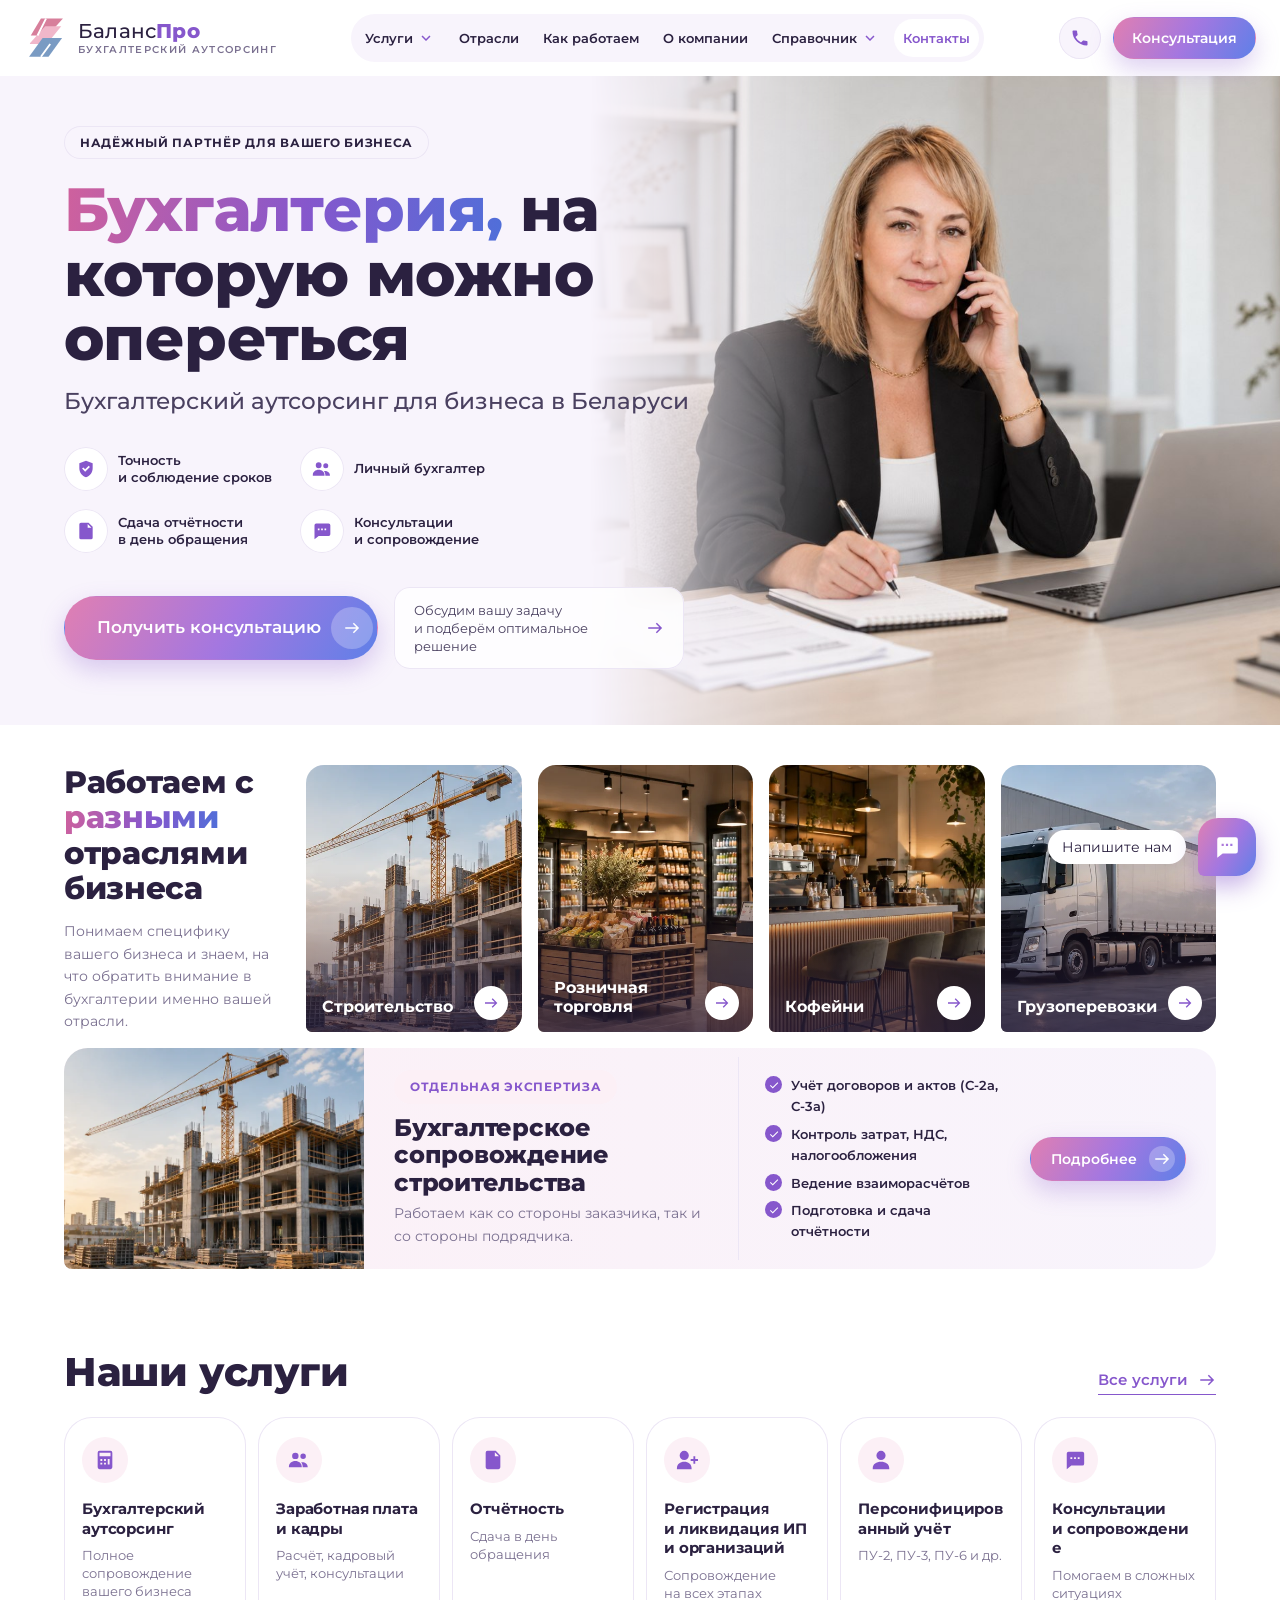
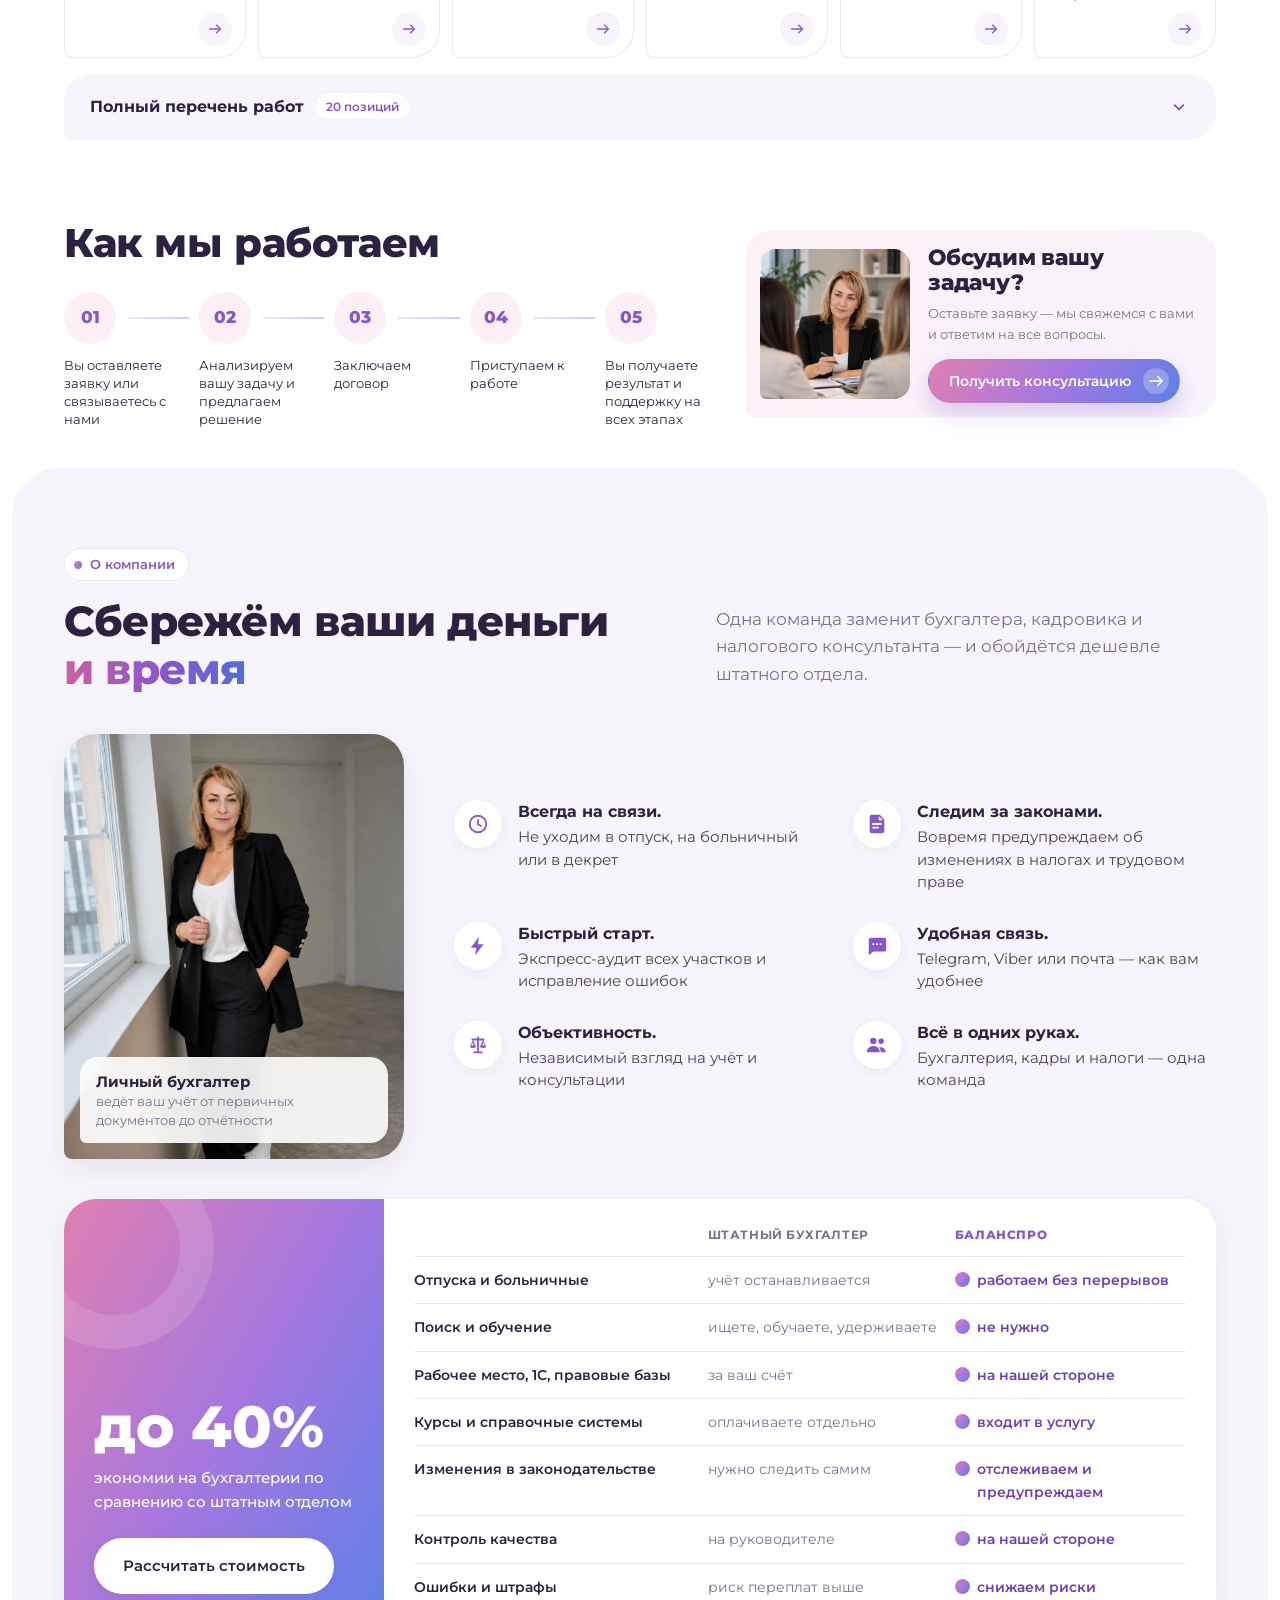
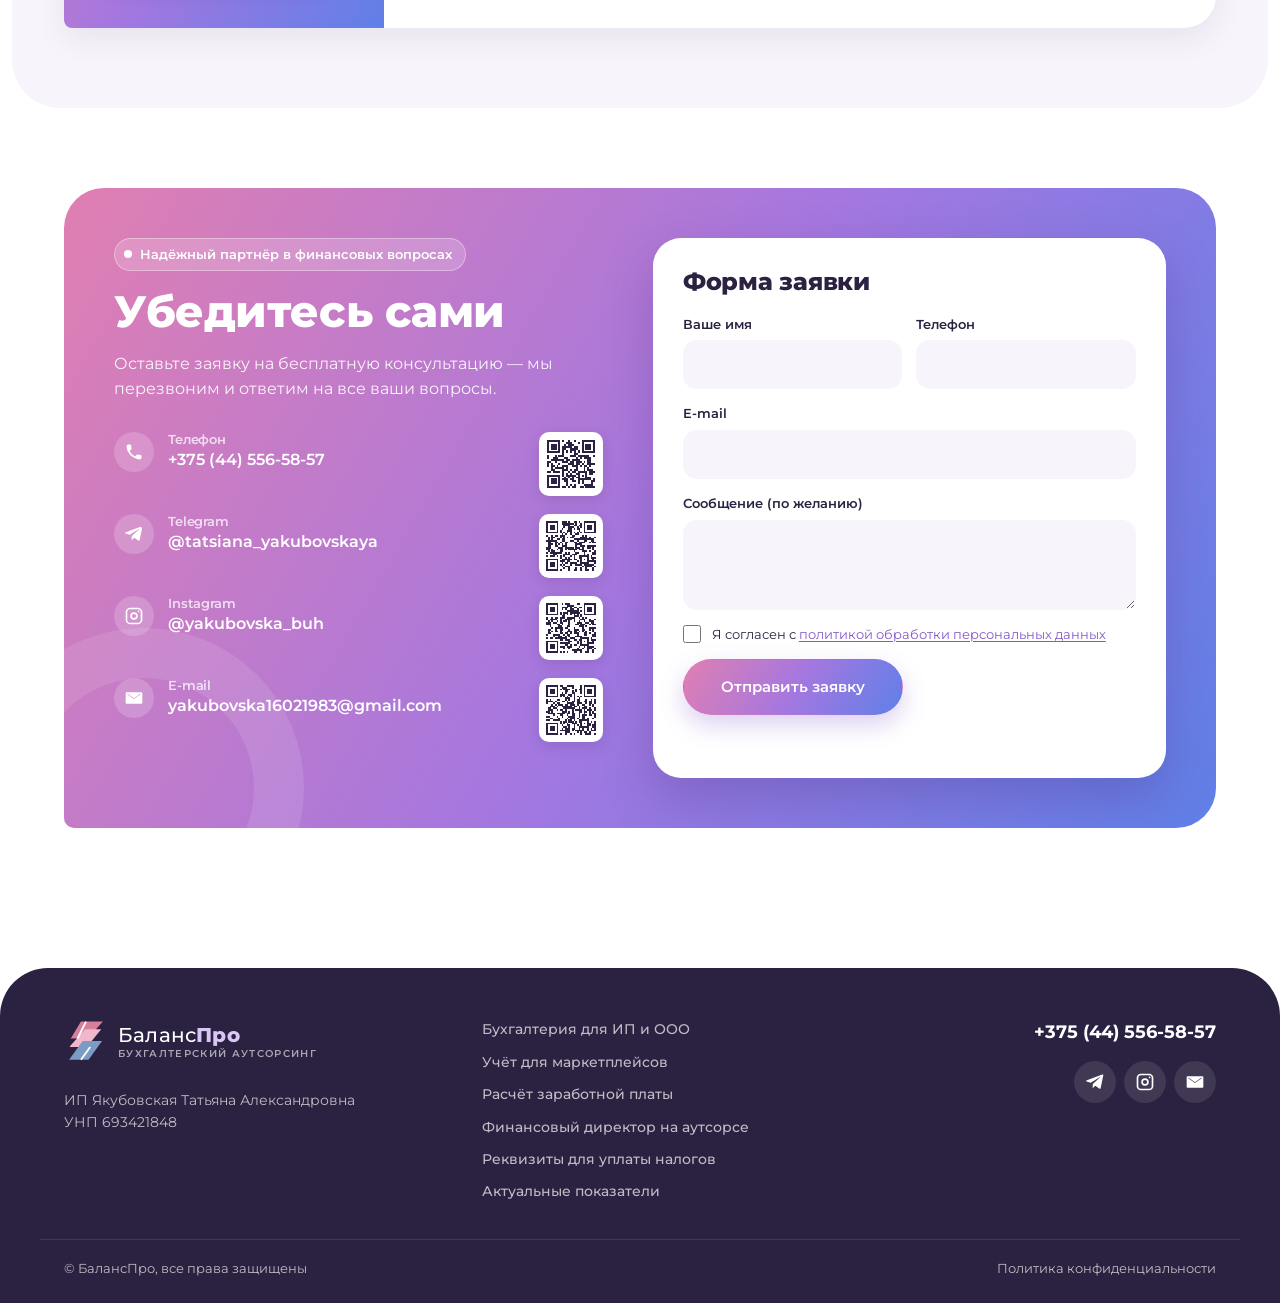
==== commit dd1b65b3: "Drop the location from contacts, footer and schema The privacy policy keeps the operator's registere" ====
--- a/index.html
+++ b/index.html
@@ -46,7 +46,6 @@
         "taxID": "693421848",
         "telephone": "+375445565857",
         "email": "yakubovska16021983@gmail.com",
-        "address": { "@type": "PostalAddress", "addressLocality": "д. Боровляны", "addressRegion": "Минская область", "addressCountry": "BY" },
         "sameAs": ["https://t.me/tatsiana_yakubovskaya", "https://www.instagram.com/yakubovska_buh"],
         "areaServed": [{ "@type": "City", "name": "Минск" }, { "@type": "AdministrativeArea", "name": "Минская область" }],
         "knowsLanguage": "ru",
@@ -337,7 +336,6 @@
             <li><svg><use href="#i-tg"/></svg><div><h3>Telegram</h3><a href="https://t.me/tatsiana_yakubovskaya" target="_blank" rel="noopener">@tatsiana_yakubovskaya</a></div><a class="contact-qr" href="https://t.me/tatsiana_yakubovskaya" target="_blank" rel="noopener" title="Наведите камеру телефона"><img src="assets/qr/telegram.svg" width="64" height="64" alt="QR-код Telegram" loading="lazy"></a></li>
             <li><svg><use href="#i-ig"/></svg><div><h3>Instagram</h3><a href="https://www.instagram.com/yakubovska_buh" target="_blank" rel="noopener">@yakubovska_buh</a></div><a class="contact-qr" href="https://www.instagram.com/yakubovska_buh" target="_blank" rel="noopener" title="Наведите камеру телефона"><img src="assets/qr/instagram.svg" width="64" height="64" alt="QR-код Instagram" loading="lazy"></a></li>
             <li><svg><use href="#i-mail"/></svg><div><h3>E-mail</h3><a href="mailto:yakubovska16021983@gmail.com">yakubovska16021983<wbr>@gmail.com</a></div><a class="contact-qr" href="mailto:yakubovska16021983@gmail.com" title="Наведите камеру телефона"><img src="assets/qr/email.svg" width="64" height="64" alt="QR-код e-mail" loading="lazy"></a></li>
-            <li><svg><use href="#i-pin"/></svg><div><h3>Где работаем</h3><p>Минск и Минская область, д. Боровляны</p></div></li>
           </ul>
         </div>
         <form class="contact-form" data-form novalidate>
@@ -363,7 +361,7 @@
   <div class="container footer-inner">
     <div class="footer-about">
       <a class="logo logo--light" href="#top"><svg class="logo-icon" viewBox="0 0 52 55" fill="none" aria-hidden="true"><path d="M20 4 46 4 28 24H8L20 4Z" fill="#d77f9b"/><path d="m7 33 18-20h19L27 34H7Z" fill="#f1b7ca"/><path d="m6 49 16-22h23L29 49H6Z" fill="#7a9bc3"/><path d="M26 4 16 24m15 10-11 15" stroke="white" stroke-width="2.2"/></svg><span class="logo-words"><span class="logo-text">Баланс<b>Про</b></span><small>Бухгалтерский аутсорсинг</small></span></a>
-      <p>ИП Якубовская Татьяна Александровна<br>УНП 693421848<br>Минский р-н, д. Боровляны</p>
+      <p>ИП Якубовская Татьяна Александровна<br>УНП 693421848</p>
     </div>
     <ul class="footer-links">
       <li><a href="#services">Бухгалтерия для ИП и ООО</a></li>
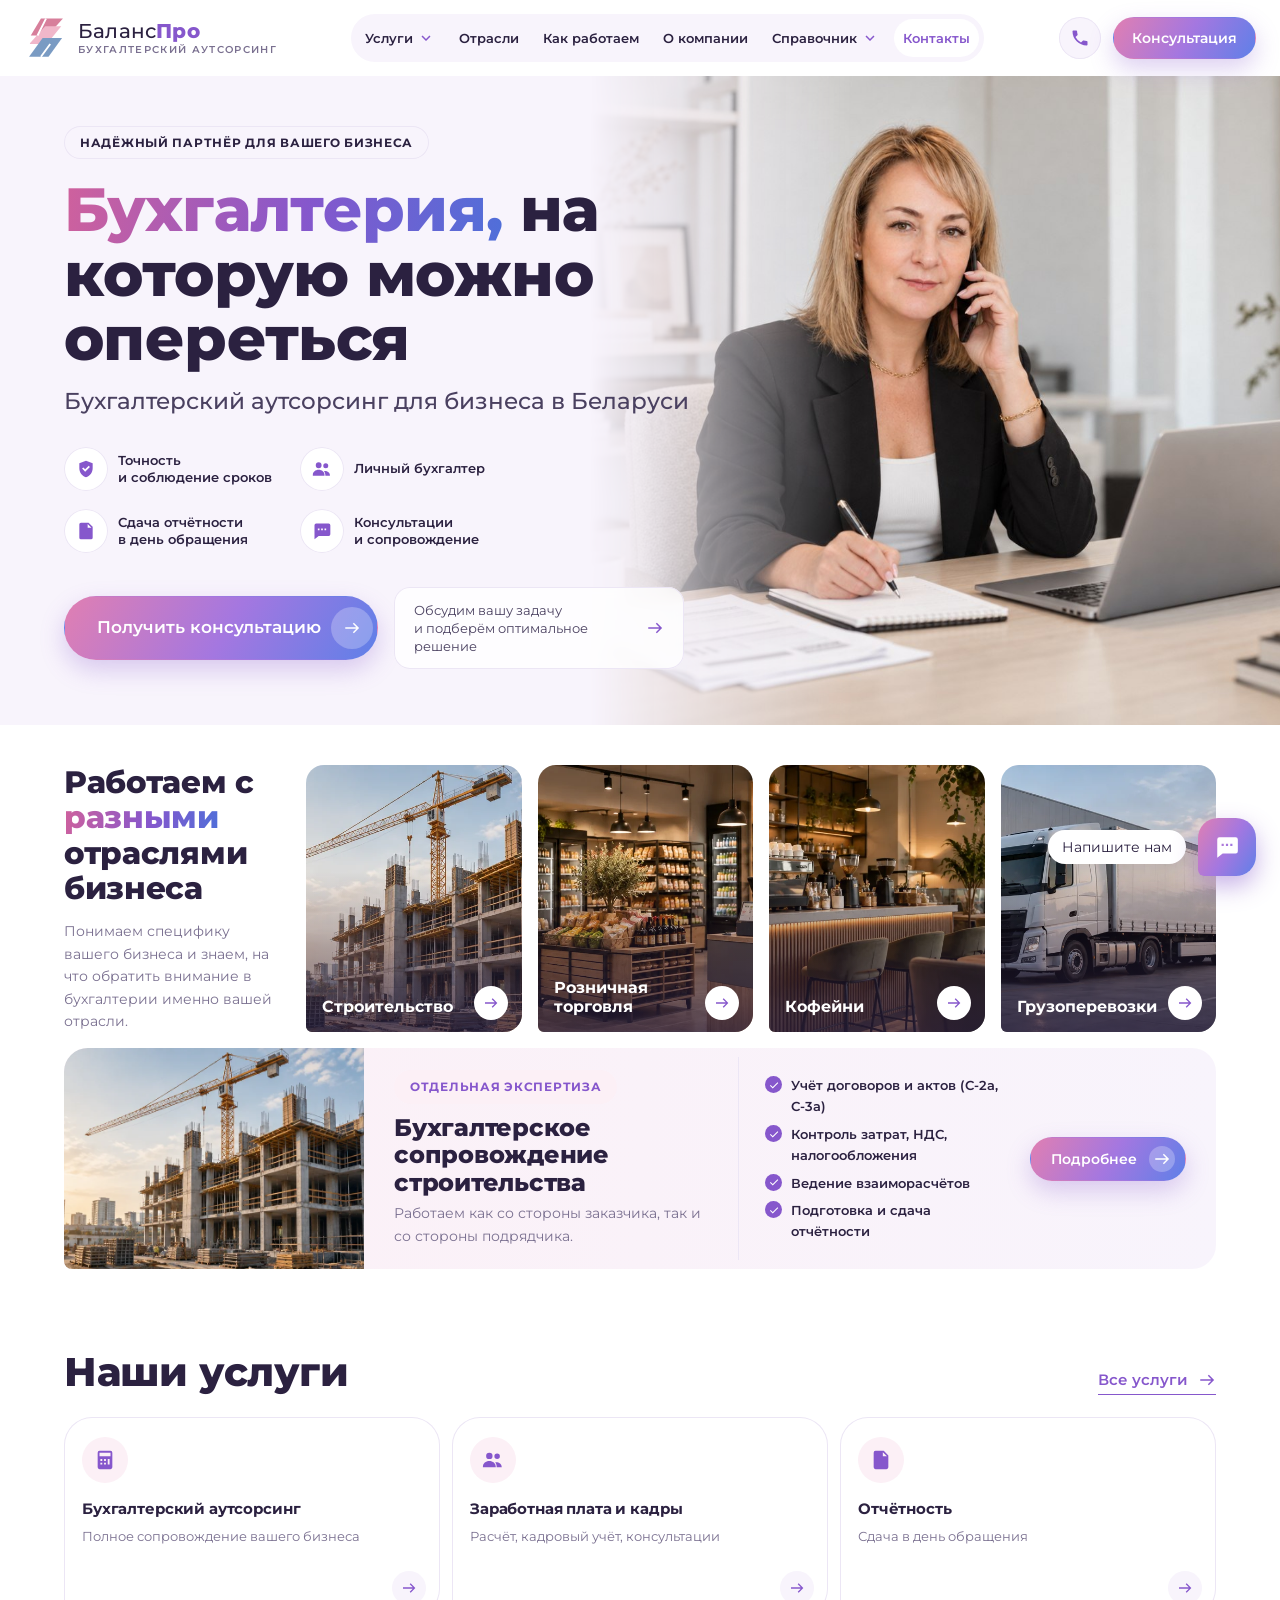
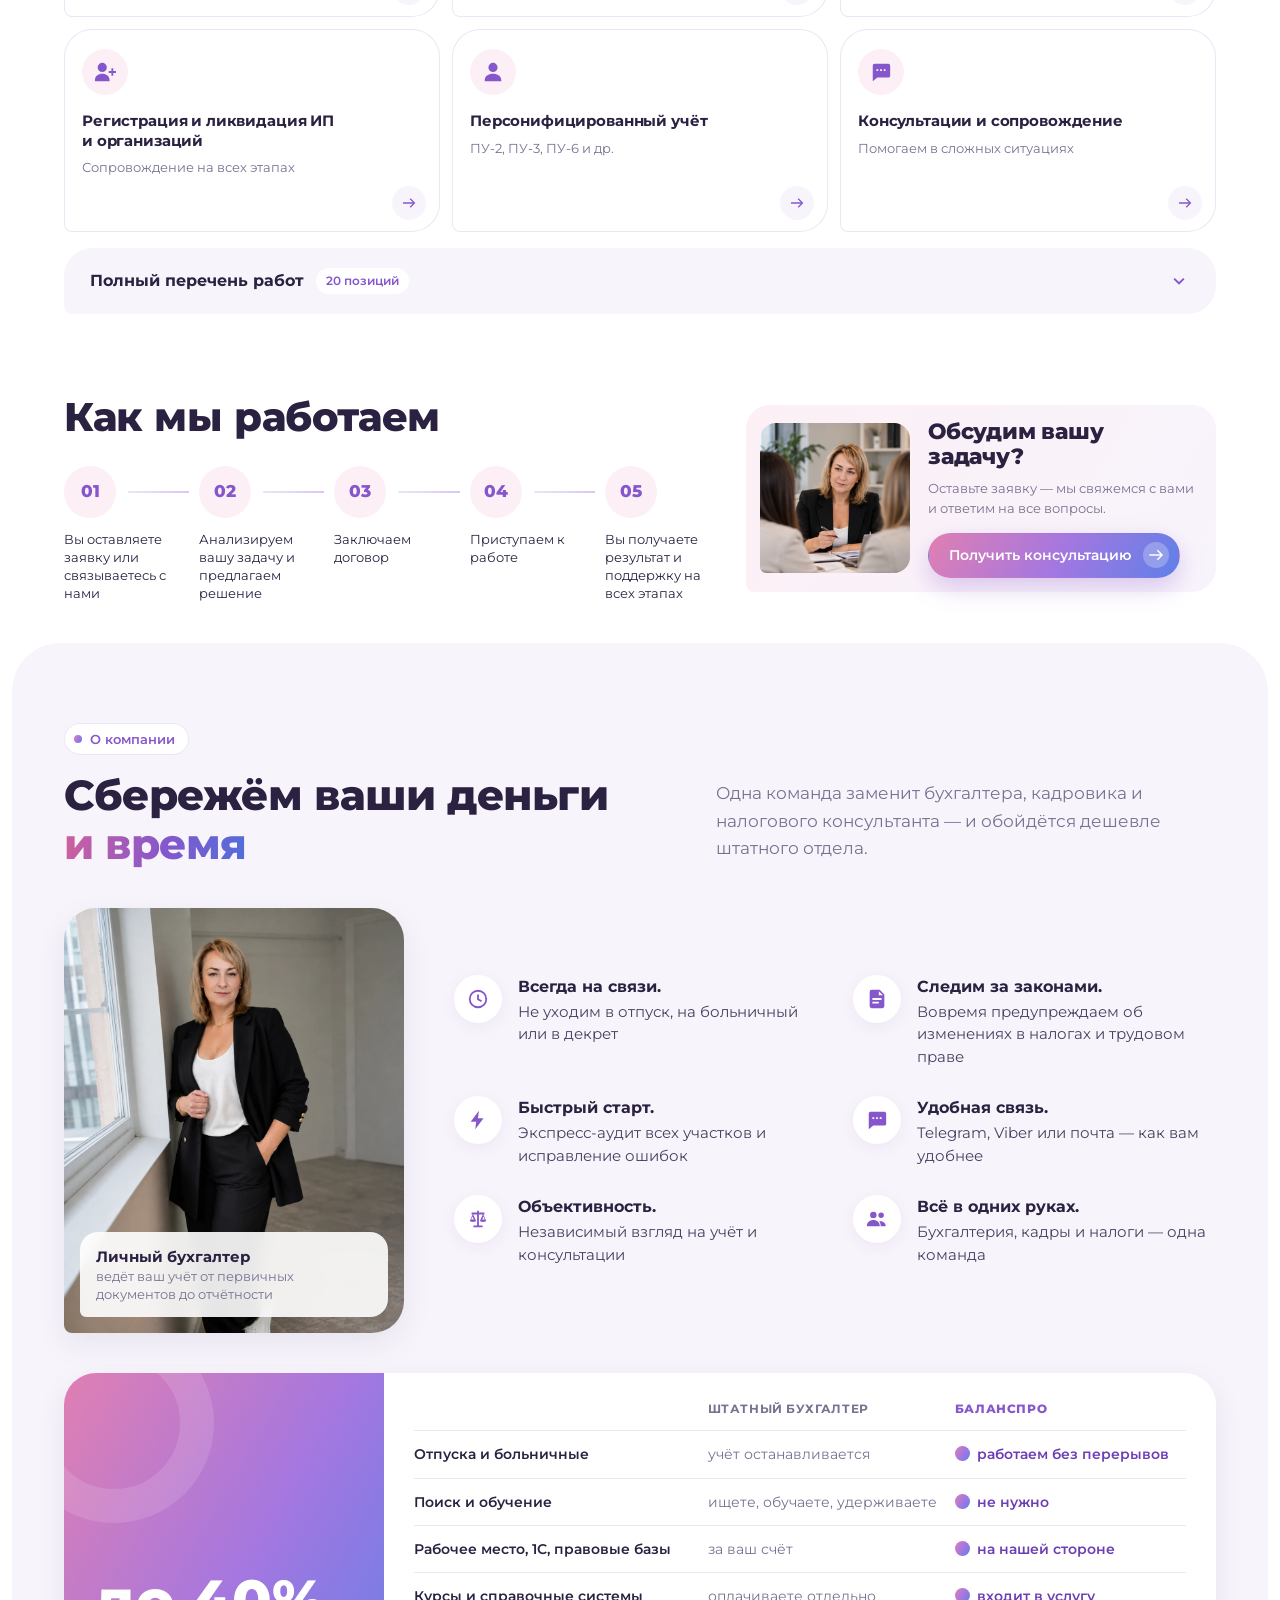
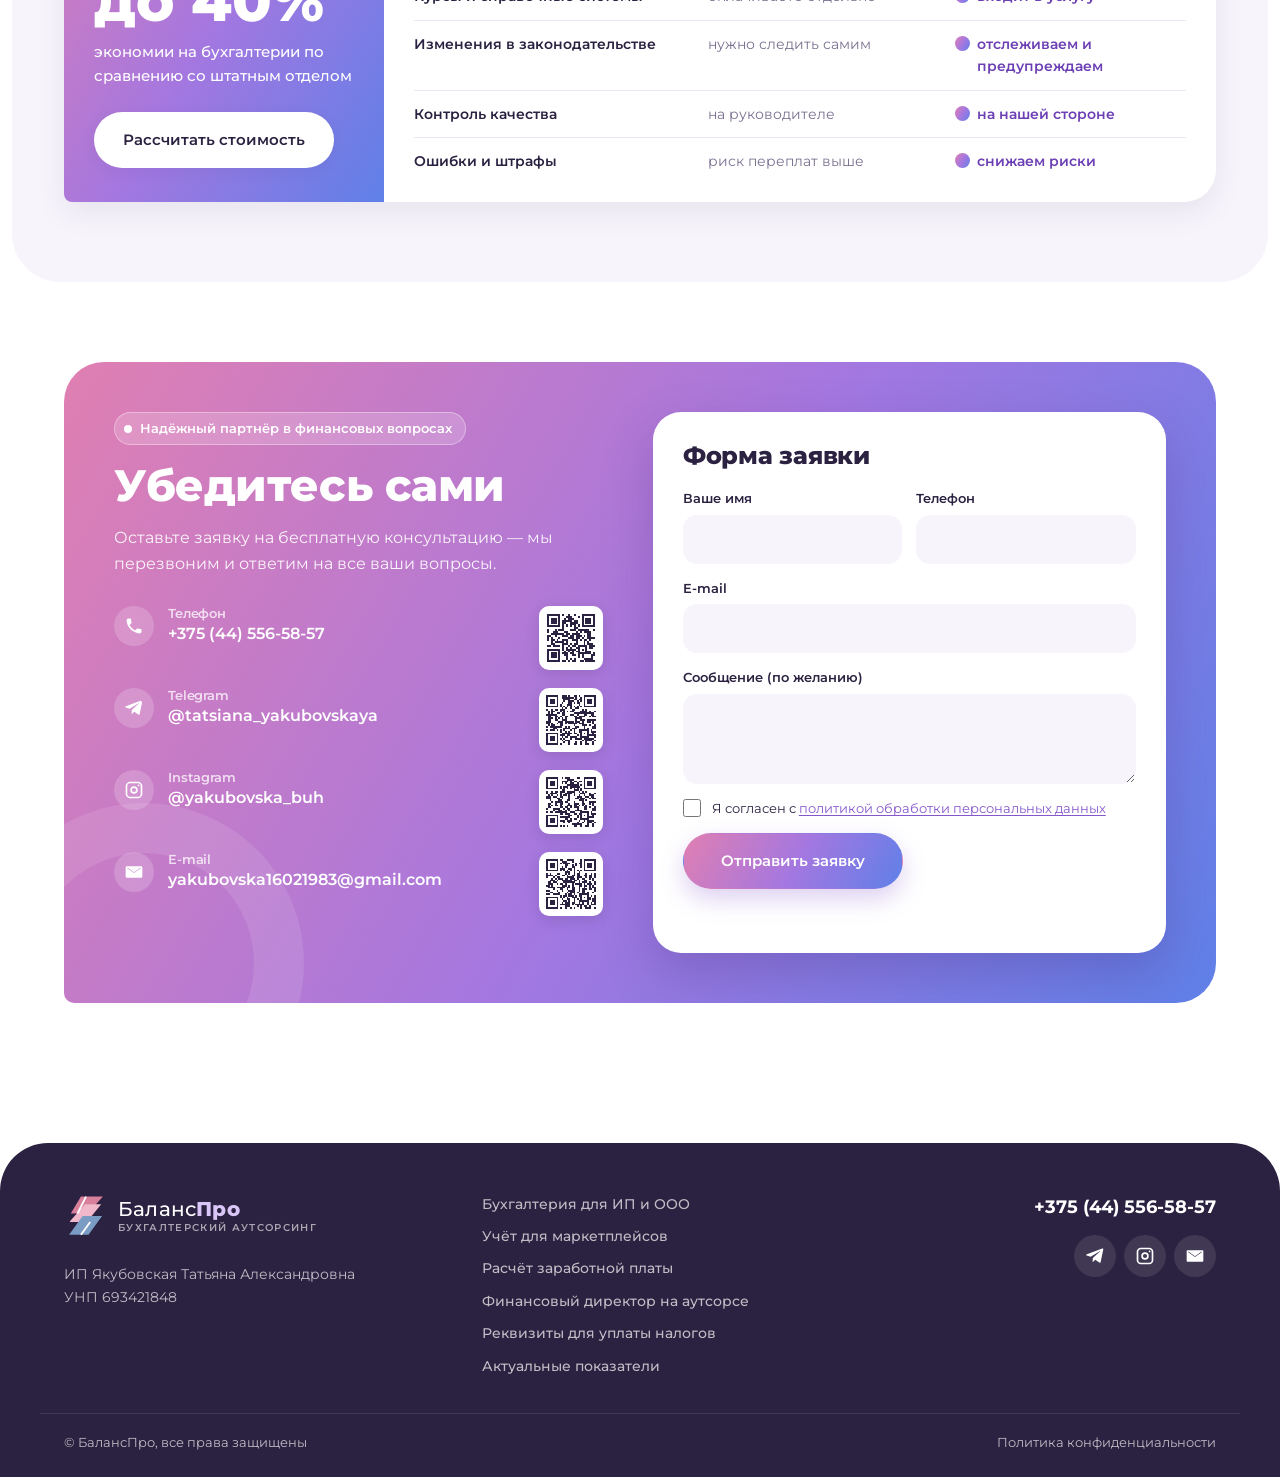
==== commit a0310fd8: "Stop breaking words inside on narrow screens Service titles no longer hyphenate: the services grid i" ====
--- a/index.html
+++ b/index.html
@@ -28,7 +28,7 @@
   <link rel="preconnect" href="https://fonts.googleapis.com">
   <link rel="preconnect" href="https://fonts.gstatic.com" crossorigin>
   <link href="https://fonts.googleapis.com/css2?family=Montserrat:wght@400;500;600;700;800&display=swap" rel="stylesheet">
-  <link rel="stylesheet" href="styles.css?v=22">
+  <link rel="stylesheet" href="styles.css?v=28">
 
   <script type="application/ld+json">
   {
@@ -335,7 +335,7 @@
             <li><svg><use href="#i-phone"/></svg><div><h3>Телефон</h3><a href="tel:+375445565857">+375 (44) 556-58-57</a></div><a class="contact-qr" href="tel:+375445565857" title="Наведите камеру телефона"><img src="assets/qr/phone.svg" width="64" height="64" alt="QR-код телефона" loading="lazy"></a></li>
             <li><svg><use href="#i-tg"/></svg><div><h3>Telegram</h3><a href="https://t.me/tatsiana_yakubovskaya" target="_blank" rel="noopener">@tatsiana_yakubovskaya</a></div><a class="contact-qr" href="https://t.me/tatsiana_yakubovskaya" target="_blank" rel="noopener" title="Наведите камеру телефона"><img src="assets/qr/telegram.svg" width="64" height="64" alt="QR-код Telegram" loading="lazy"></a></li>
             <li><svg><use href="#i-ig"/></svg><div><h3>Instagram</h3><a href="https://www.instagram.com/yakubovska_buh" target="_blank" rel="noopener">@yakubovska_buh</a></div><a class="contact-qr" href="https://www.instagram.com/yakubovska_buh" target="_blank" rel="noopener" title="Наведите камеру телефона"><img src="assets/qr/instagram.svg" width="64" height="64" alt="QR-код Instagram" loading="lazy"></a></li>
-            <li><svg><use href="#i-mail"/></svg><div><h3>E-mail</h3><a href="mailto:yakubovska16021983@gmail.com">yakubovska16021983<wbr>@gmail.com</a></div><a class="contact-qr" href="mailto:yakubovska16021983@gmail.com" title="Наведите камеру телефона"><img src="assets/qr/email.svg" width="64" height="64" alt="QR-код e-mail" loading="lazy"></a></li>
+            <li><svg><use href="#i-mail"/></svg><div><h3>E-mail</h3><a href="https://mail.google.com/mail/?view=cm&amp;fs=1&amp;to=yakubovska16021983@gmail.com" target="_blank" rel="noopener">yakubovska16021983<wbr>@gmail.com</a></div><a class="contact-qr" href="https://mail.google.com/mail/?view=cm&amp;fs=1&amp;to=yakubovska16021983@gmail.com" target="_blank" rel="noopener" title="Наведите камеру телефона"><img src="assets/qr/email.svg" width="64" height="64" alt="QR-код e-mail" loading="lazy"></a></li>
           </ul>
         </div>
         <form class="contact-form" data-form novalidate>
@@ -376,7 +376,7 @@
       <div class="footer-messengers">
         <a class="messenger" href="https://t.me/tatsiana_yakubovskaya" target="_blank" rel="noopener" aria-label="Telegram"><svg><use href="#i-tg"/></svg></a>
         <a class="messenger" href="https://www.instagram.com/yakubovska_buh" target="_blank" rel="noopener" aria-label="Instagram"><svg><use href="#i-ig"/></svg></a>
-        <a class="messenger" href="mailto:yakubovska16021983@gmail.com" aria-label="E-mail"><svg><use href="#i-mail"/></svg></a>
+        <a class="messenger" href="https://mail.google.com/mail/?view=cm&amp;fs=1&amp;to=yakubovska16021983@gmail.com" target="_blank" rel="noopener" aria-label="E-mail"><svg><use href="#i-mail"/></svg></a>
       </div>
     </div>
   </div>
@@ -392,7 +392,7 @@
     <a href="tel:+375445565857"><svg><use href="#i-phone"/></svg>Позвонить</a>
     <a href="https://t.me/tatsiana_yakubovskaya" target="_blank" rel="noopener"><svg><use href="#i-tg"/></svg>Telegram</a>
     <a href="https://www.instagram.com/yakubovska_buh" target="_blank" rel="noopener"><svg><use href="#i-ig"/></svg>Instagram</a>
-    <a href="mailto:yakubovska16021983@gmail.com"><svg><use href="#i-mail"/></svg>E-mail</a>
+    <a href="https://mail.google.com/mail/?view=cm&amp;fs=1&amp;to=yakubovska16021983@gmail.com" target="_blank" rel="noopener"><svg><use href="#i-mail"/></svg>E-mail</a>
   </div>
   <span class="fab-label">Напишите нам</span>
   <button class="fab-btn" aria-expanded="false" aria-label="Способы связи"><svg class="fab-open"><use href="#i-chat"/></svg><svg class="fab-close"><use href="#i-close"/></svg></button>
@@ -416,6 +416,6 @@
 
 <button class="to-top" aria-label="Наверх"><svg><use href="#i-arrow"/></svg></button>
 
-<script src="script.js?v=11"></script>
+<script src="script.js?v=12"></script>
 </body>
 </html>
--- a/styles.css
+++ b/styles.css
@@ -555,7 +555,7 @@
 .link-more svg { font-size: 18px; transition: translate .2s; }
 .link-more:hover svg { translate: 3px 0; }
 
-.svc6 { display: grid; grid-template-columns: repeat(6, minmax(0, 1fr)); gap: 12px; }
+.svc6 { display: grid; grid-template-columns: repeat(3, minmax(0, 1fr)); gap: 12px; }
 .svc-card {
   position: relative;
   display: flex;
@@ -569,7 +569,7 @@
 }
 .svc-card:hover { transform: translateY(-4px); box-shadow: inset 0 0 0 1px #d9c6f7, 0 16px 34px rgba(134, 87, 204, .14); }
 .svc-ico { display: grid; place-items: center; width: 46px; height: 46px; margin-bottom: 16px; border-radius: 50%; background: var(--pink-soft); color: var(--accent); font-size: 22px; }
-.svc-card h3 { margin-bottom: 8px; font-size: 15px; font-weight: 700; line-height: 1.3; hyphens: auto; overflow-wrap: break-word; }
+.svc-card h3 { margin-bottom: 8px; font-size: 15px; font-weight: 700; line-height: 1.3; }
 .svc-card p { font-size: 13px; line-height: 1.4; color: var(--muted); }
 .svc-card i { background: var(--soft); }
 .worklist li a { color: var(--accent); text-decoration: underline; text-underline-offset: 2px; }
@@ -770,7 +770,7 @@
 .contact-list svg { flex: none; width: 40px; height: 40px; padding: 10px; border-radius: 50%; background: rgba(255, 255, 255, .18); color: var(--white); }
 .contact-list h3 { font-size: 13px; font-weight: 600; color: rgba(255, 255, 255, .75); }
 .contact-list a, .contact-list p { font-weight: 600; color: var(--white); }
-.contact-list li > div { min-width: 0; overflow-wrap: anywhere; }
+.contact-list li > div { min-width: 0; overflow-wrap: break-word; }
 /* QR-код рядом с контактом; при наведении увеличивается, чтобы легче было сканировать */
 .contact-qr { flex: none; align-self: flex-start; margin-left: auto; padding: 4px; border-radius: 10px; background: var(--white); line-height: 0; box-shadow: 0 4px 14px rgba(43, 33, 64, .15); transform-origin: right center; transition: transform .2s, box-shadow .2s; }
 .contact-qr img { width: 56px; height: 56px; }
@@ -802,6 +802,7 @@
 .contact-form .btn { align-self: flex-start; min-width: 220px; }
 .form-status { min-height: 1.4em; font-size: 14px; font-weight: 600; color: var(--accent-dark); }
 .form-status.is-error { color: #ef4444; }
+.nowrap { white-space: nowrap; }
 /* Ловушка для спам-ботов: людям поле не видно */
 .hp { position: absolute; left: -9999px; width: 1px; height: 1px; opacity: 0; }
 
@@ -926,6 +927,7 @@
 
 /* ---------- Страница «Финансовый директор» ---------- */
 .split { display: grid; grid-template-columns: 1fr 1fr; gap: 60px; align-items: center; }
+.split > * { min-width: 0; }
 .split-text h2 { font-size: clamp(28px, 3.2vw, 40px); font-weight: 800; margin-bottom: 18px; }
 .split-text > p { font-size: 16px; margin-bottom: 22px; }
 
@@ -1249,7 +1251,7 @@
   .hero2-actions .btn { width: 100%; justify-content: space-between; }
   .hero2-note { max-width: none; width: 100%; }
   .ind-card { min-height: 140px; }
-  .ind-card span { font-size: 13px; left: 12px; bottom: 14px; right: 48px; overflow-wrap: anywhere; }
+  .ind-card span { font-size: 13px; left: 12px; bottom: 14px; right: 48px; }
   .ind-card i { width: 30px; height: 30px; right: 10px; bottom: 10px; }
   .svc6 { grid-template-columns: repeat(2, minmax(0, 1fr)); gap: 10px; }
   .svc-card { min-height: 180px; padding: 16px 14px 52px; }
@@ -1312,6 +1314,10 @@
   .fab-label { display: none; }
   .fab { right: 16px; bottom: 16px; }
   .to-top { left: 16px; bottom: 16px; }
+}
+/* «Персонифицированный» не помещается в половину узкого экрана, а переносы внутри слов не нужны */
+@media (max-width: 520px) {
+  .svc6 { grid-template-columns: 1fr; }
 }
 
 /* Актуальные показатели */
@@ -1346,3 +1352,19 @@
   .contact-qr img { width: 44px; height: 44px; }
 }
 @media (hover: none) { .contact-qr:hover { transform: none; } }
+/* Узкие экраны: стрелка отраслей уходит в верхний угол, чтобы длинные названия не налезали на неё;
+   карточки услуг в одну колонку — по высоте содержимого */
+@media (max-width: 420px) {
+  .svc h3 { font-size: 13.5px; padding-right: 0; }
+  .ind-card i { top: 10px; bottom: auto; }
+  .ind-card span { right: 12px; font-size: 12.5px; }
+  .svc-card { min-height: 0; }
+}
+@media (max-width: 340px) {
+  .svc h3 { font-size: 12.5px; }
+  .svc { padding-left: 12px; padding-right: 12px; }
+  .contact-qr { display: none; }
+  .header-inner { gap: 8px; }
+  .header-actions { gap: 8px; }
+  .logo-words small { letter-spacing: .06em; }
+}
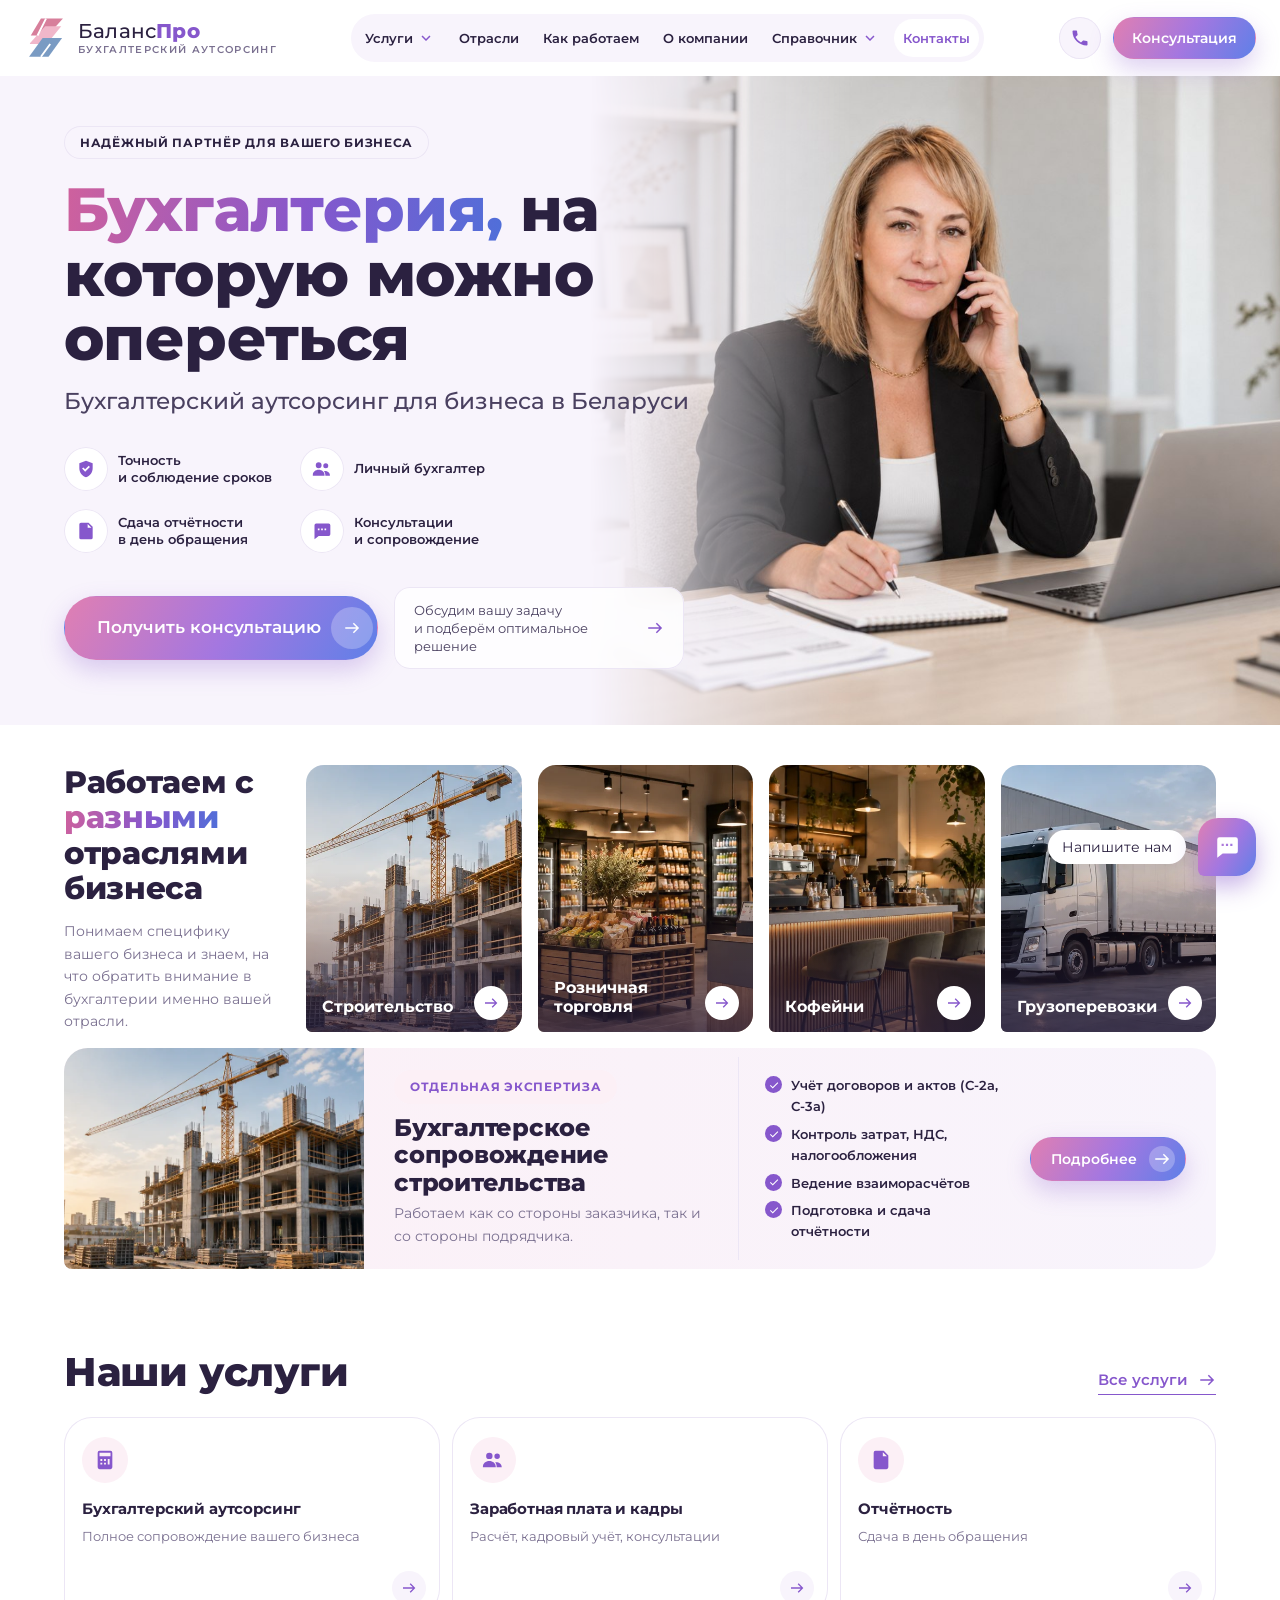
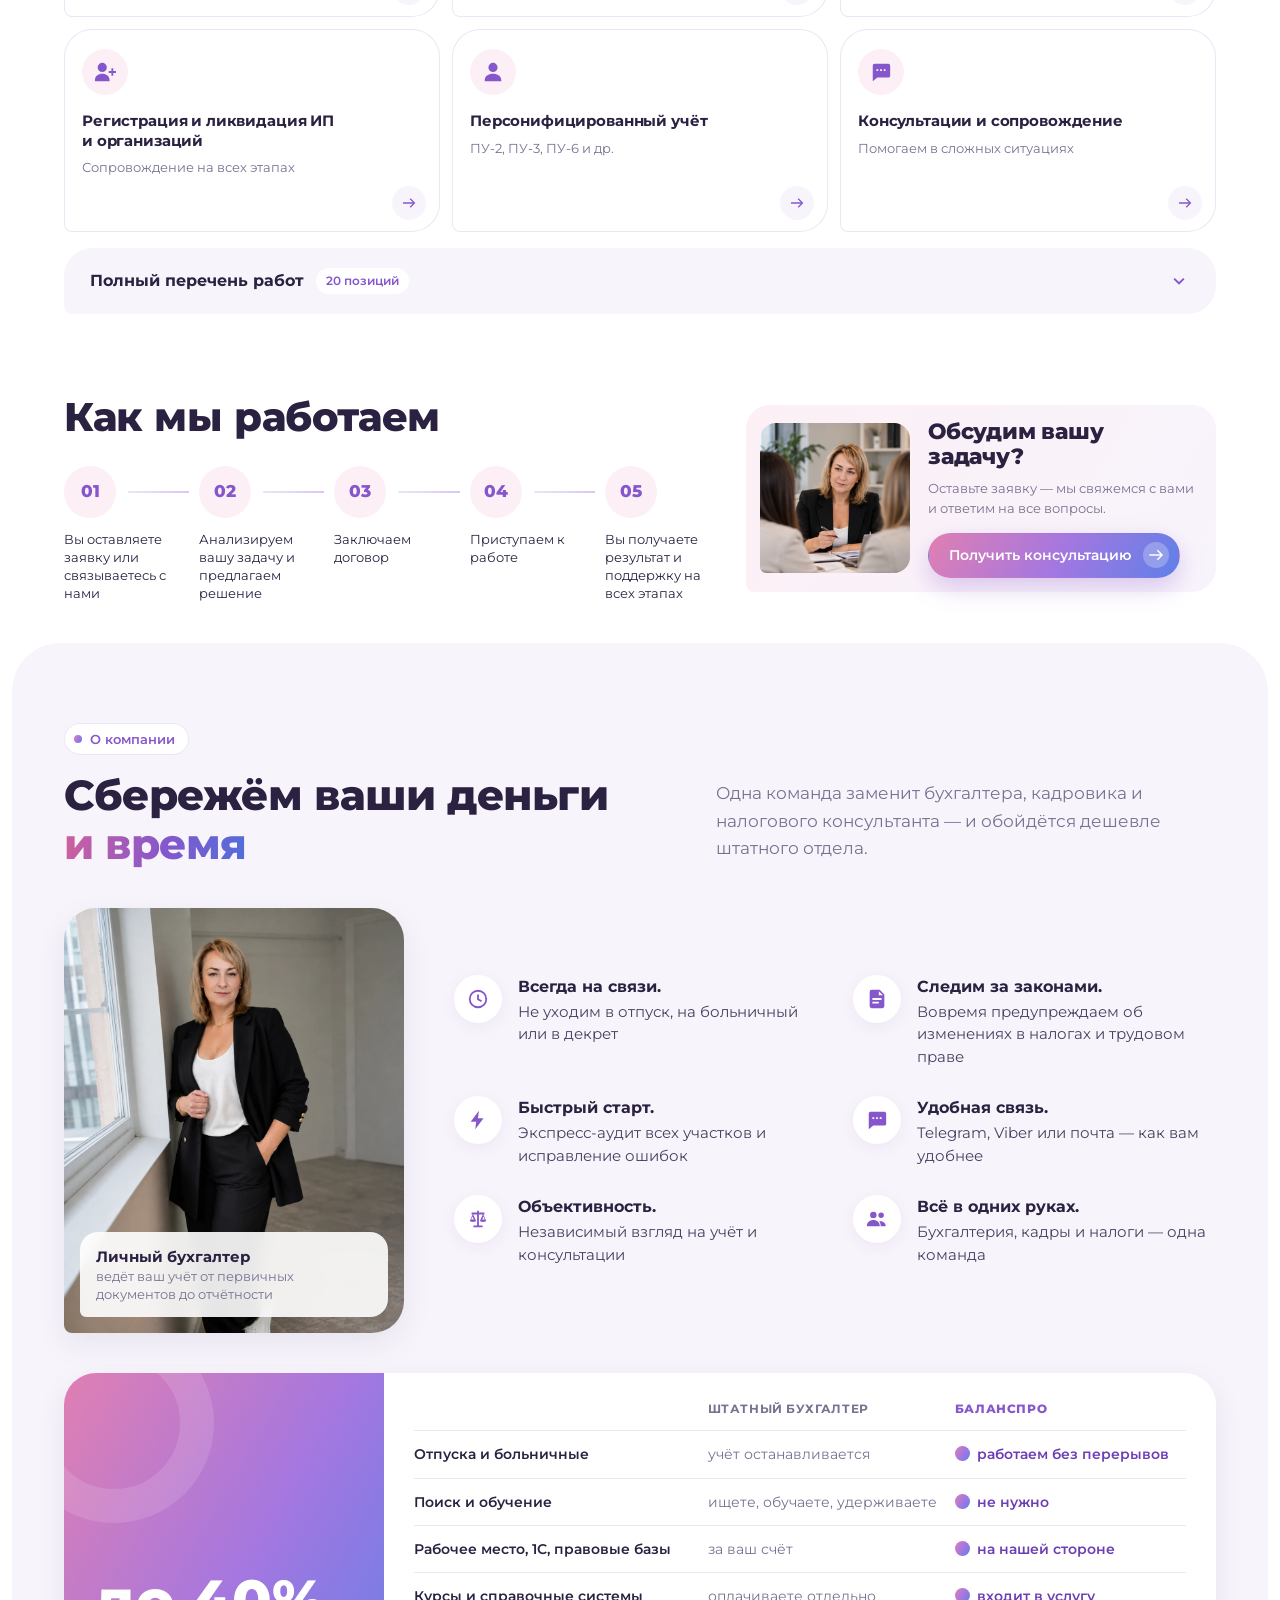
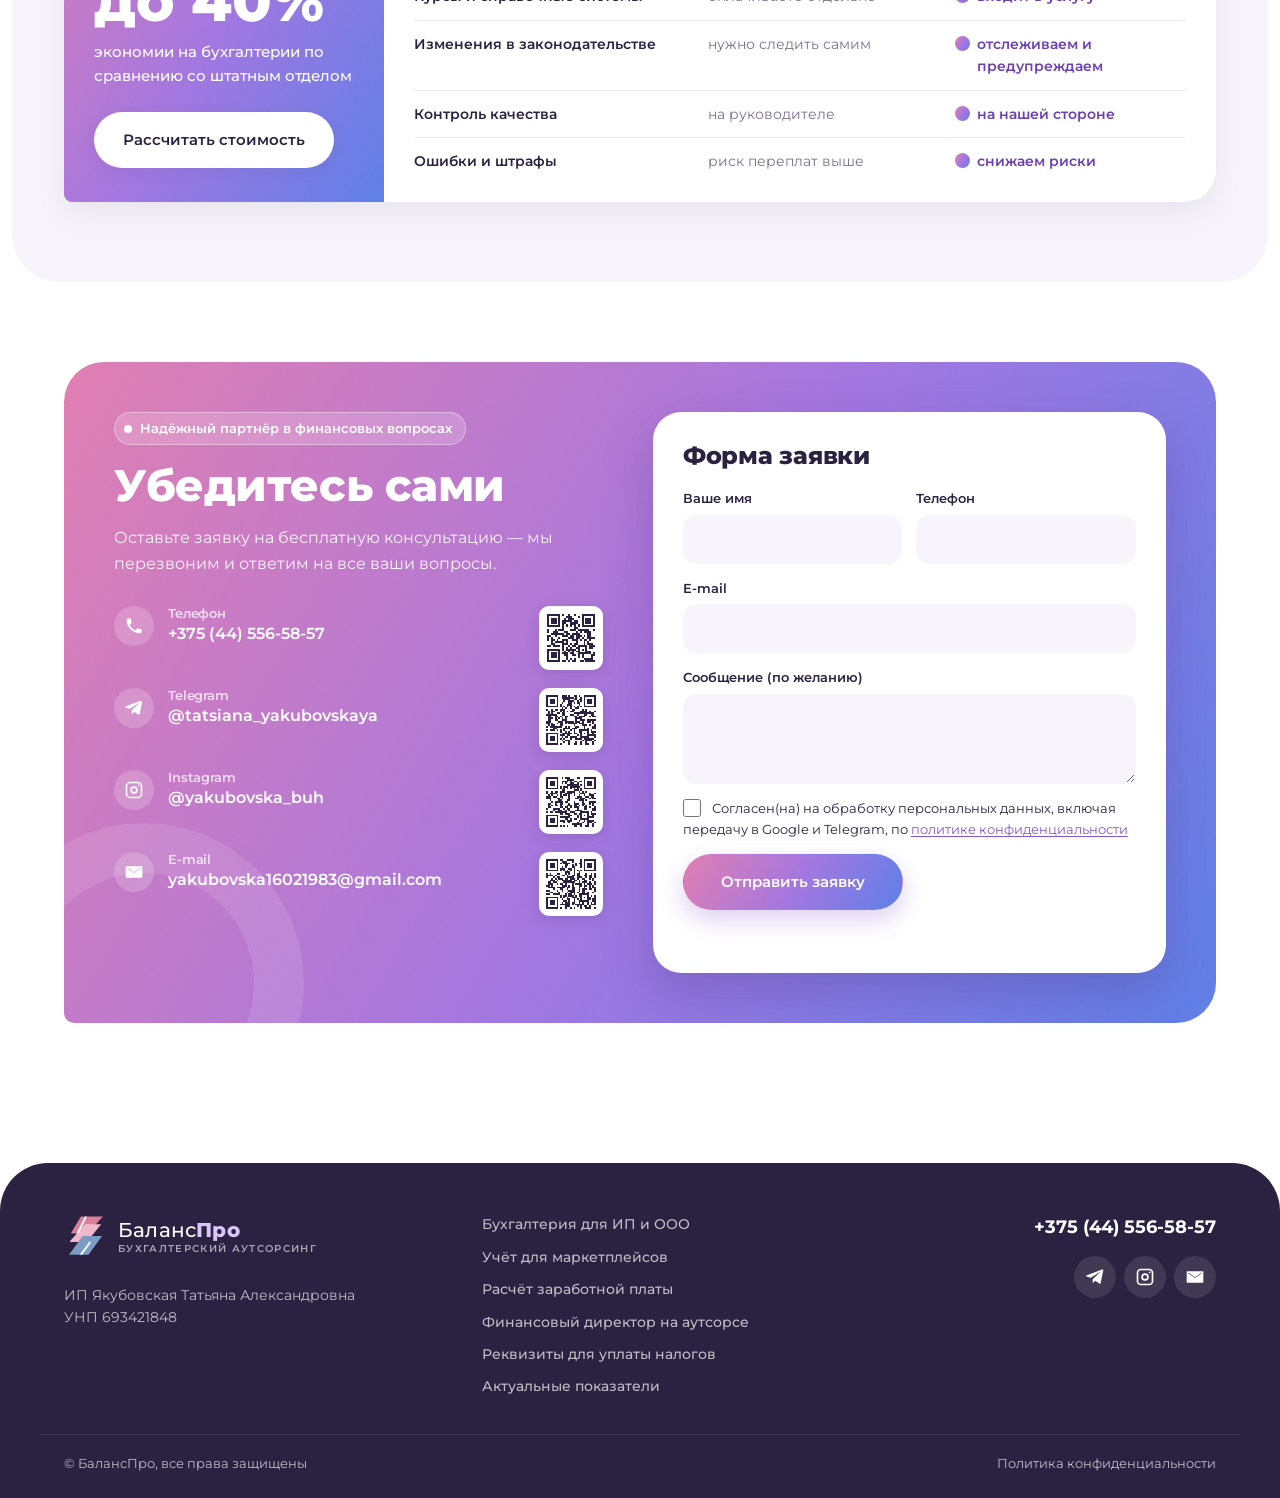
==== commit 2e4a1d12: "Describe Google, Telegram and cross-border transfer in the privacy policy The policy now names the s" ====
--- a/index.html
+++ b/index.html
@@ -28,7 +28,7 @@
   <link rel="preconnect" href="https://fonts.googleapis.com">
   <link rel="preconnect" href="https://fonts.gstatic.com" crossorigin>
   <link href="https://fonts.googleapis.com/css2?family=Montserrat:wght@400;500;600;700;800&display=swap" rel="stylesheet">
-  <link rel="stylesheet" href="styles.css?v=28">
+  <link rel="stylesheet" href="styles.css?v=29">
 
   <script type="application/ld+json">
   {
@@ -347,7 +347,7 @@
           <label>E-mail<input name="email" type="email" autocomplete="email"></label>
           <label>Сообщение (по желанию)<textarea name="message" rows="3"></textarea></label>
           <input class="hp" name="website" type="text" tabindex="-1" autocomplete="off" aria-hidden="true">
-          <label class="check"><input type="checkbox" required> Я согласен с <a href="privacy/">политикой обработки персональных данных</a></label>
+          <label class="check"><input type="checkbox" required> Согласен(на) на обработку персональных данных, включая передачу в Google и Telegram, по <a href="privacy/">политике конфиденциальности</a></label>
           <button class="btn btn--primary" type="submit">Отправить заявку</button>
           <p class="form-status" role="status"></p>
         </form>
@@ -408,7 +408,7 @@
     <label>Ваше имя<input name="name" type="text" autocomplete="name" required></label>
     <label>Телефон<input name="phone" type="tel" autocomplete="tel" required></label>
     <input class="hp" name="website" type="text" tabindex="-1" autocomplete="off" aria-hidden="true">
-    <label class="check"><input type="checkbox" required> Я согласен с <a href="privacy/">политикой обработки персональных данных</a></label>
+    <label class="check"><input type="checkbox" required> Согласен(на) на обработку персональных данных, включая передачу в Google и Telegram, по <a href="privacy/">политике конфиденциальности</a></label>
     <button class="btn btn--primary" type="submit">Жду звонка</button>
     <p class="form-status" role="status"></p>
   </form>
--- a/styles.css
+++ b/styles.css
@@ -1206,7 +1206,8 @@
   .about-grid { grid-template-columns: 1fr; gap: 32px; }
   .about-photo { max-width: 380px; width: 100%; margin: 0 auto; }
   .hero2-photo { position: relative; inset: auto; width: 100%; height: 300px; }
-  .hero2-photo img { -webkit-mask-image: linear-gradient(0deg, transparent 0%, #000 35%); mask-image: linear-gradient(0deg, transparent 0%, #000 35%); }
+  /* Кадр всегда от верхнего края снимка, чтобы над головой оставался фон */
+  .hero2-photo img { object-position: 42% 0; -webkit-mask-image: linear-gradient(0deg, transparent 0%, #000 35%); mask-image: linear-gradient(0deg, transparent 0%, #000 35%); }
   .hero2-inner { padding-top: 10px; }
   .hero2-feats { grid-template-columns: 1fr 1fr; }
   .industries { grid-template-columns: 1fr 1fr; }
